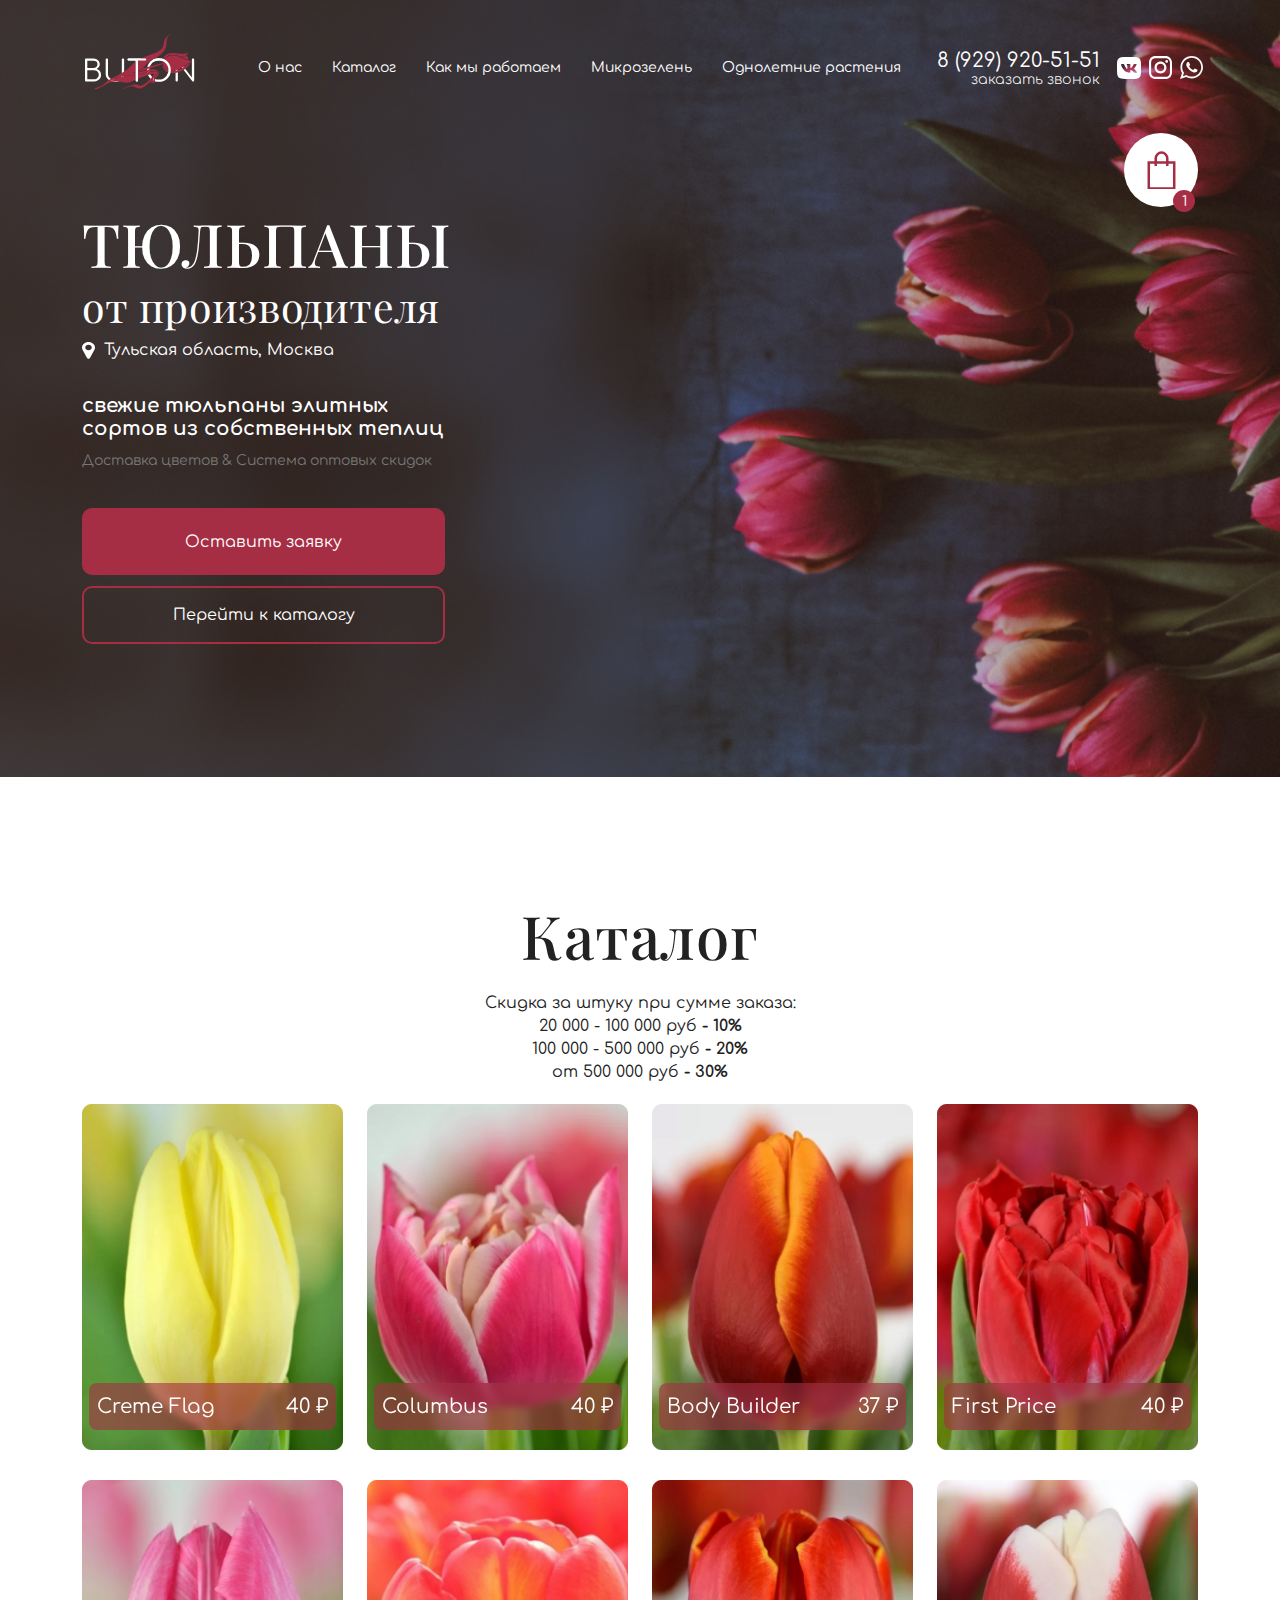
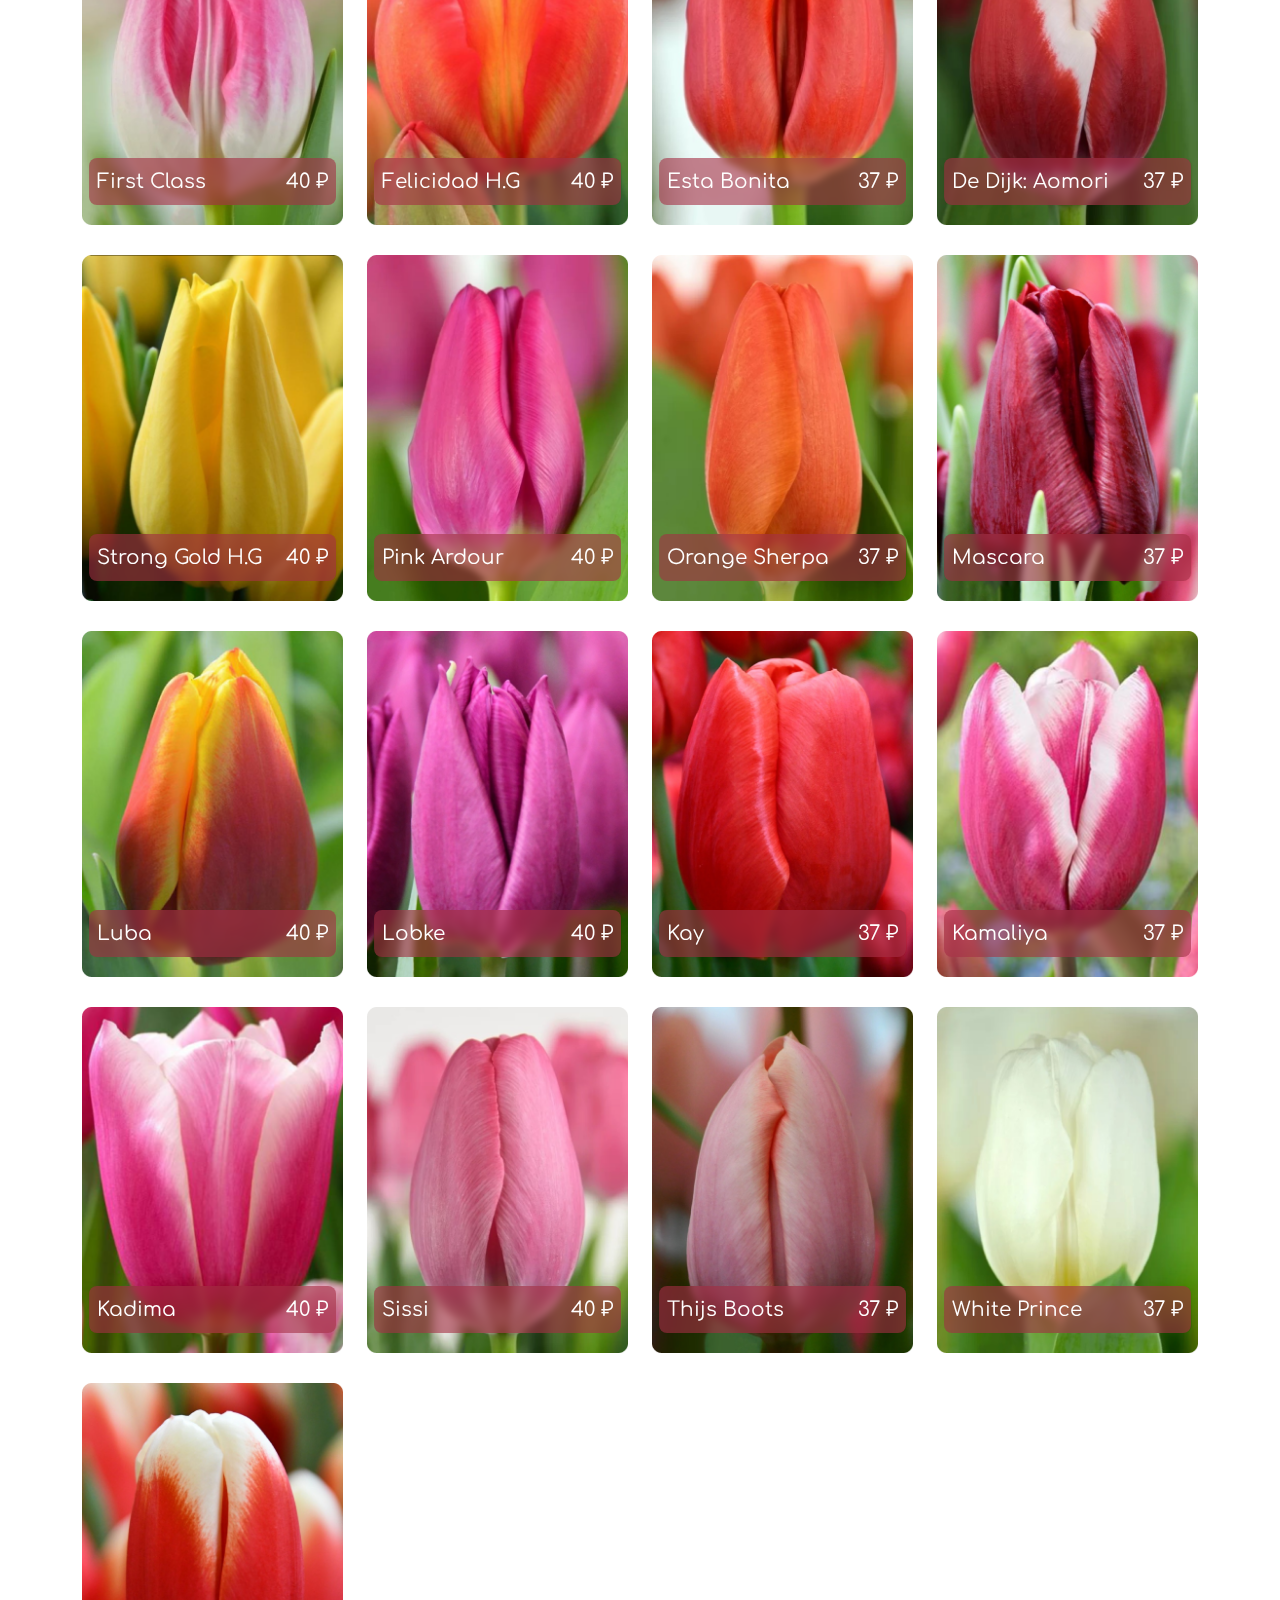
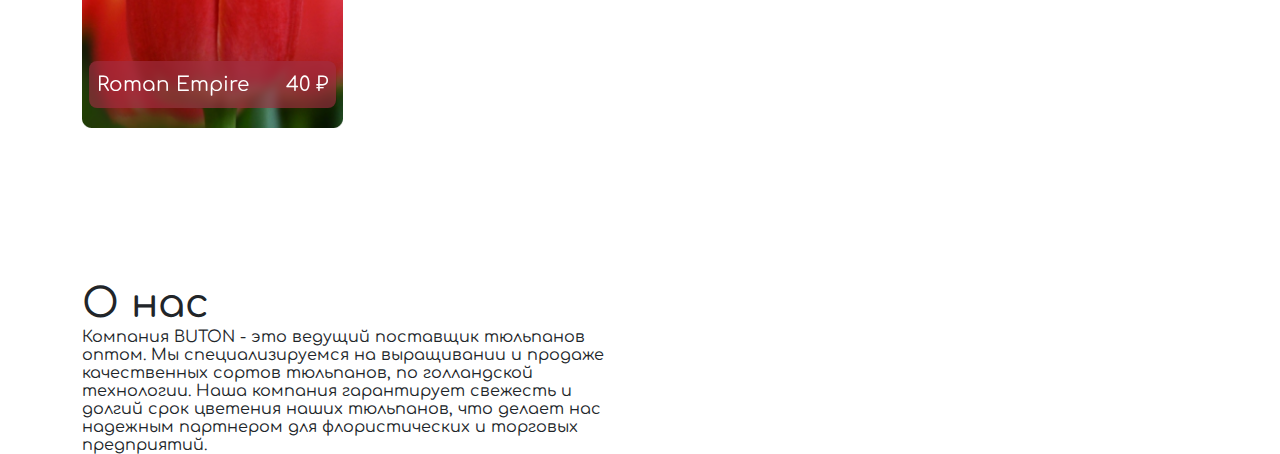
==== index.html @ a2b94902 "Header, main, catalog finished" ====
<!DOCTYPE html>
<html lang="en">
<head>
    <link rel="stylesheet" type="text/css" href="css/bootstrap.min.css" media="screen">
    <link rel="stylesheet" type="text/css" href="css/swiper-bundle.min.css" media="screen">
	<link rel="stylesheet" type="text/css" href="https://cdnjs.cloudflare.com/ajax/libs/font-awesome/6.4.2/css/all.min.css" media="screen">
    <link rel="stylesheet" type="text/css" href="fonts/comforta/stylesheet.css" media="screen">
    <link rel="stylesheet" type="text/css" href="fonts/playfair/stylesheet.css" media="screen">
    <link rel="stylesheet" type="text/css" href="css/style.css" media="screen">
    <meta charset="UTF-8">
    <meta name="viewport" content="width=device-width, initial-scale=1.0">
    <title>Title</title>
</head>
<body>
    
    <div class="wrapper">
        <!-- Header start -->
        <header class="header">
            <div class="container">
                <div class="header__navs">
                    <a href="#!" class="logo"><img src="images/icons/logo.svg" alt=""></a>
                    <div class="header__nav">
                        <a href="#!" class="header__nav-link">О нас</a>
                        <a href="#!" class="header__nav-link">Каталог</a>
                        <a href="#!" class="header__nav-link">Как мы работаем</a>
                        <a href="#!" class="header__nav-link">Микрозелень</a>
                        <a href="#!" class="header__nav-link">Однолетние растения</a>
                    </div>
                    <div class="header-contact">
                        <div class="header__contact-num">
                            <a href="#!">8 (929) 920-51-51</a>
                            <span>заказать звонок</span>
                        </div>
                        <div class="header-socicial">
                            <a href="#!" class="header__socicial-link"><img src="images/icons/wk.svg" alt=""></a>
                            <a href="#!" class="header__socicial-link"><img src="images/icons/instagram.svg" alt=""></a>
                            <a href="#!" class="header__socicial-link"><img src="images/icons/whatsap.svg" alt=""></a>
                        </div>
                    </div>
                </div>
            </div>
        </header>
        <!-- Header end -->

        <main>
            <!-- Main sec start -->
            <section class="main-sec">
                <div class="container">
                    <div class="main-content">
                        <a href="#!" class="main-shop-link">
                            <img src="images/icons/shop.svg" alt="">
                            <span>1</span>
                        </a>
                        <div class="main__content-info">
                            <div class="main-title"><h1>ТЮЛЬПАНЫ</h1> <span>от производителя</span></div>
                            <div class="main-location">
                                <img src="images/icons/location.svg" alt="">
                                <span class="main-location-spn">Тульская область, Москва</span>
                            </div>
                            <div class="main__text-wrap">
                                <p class="main-text">свежие тюльпаны элитных сортов из собственных теплиц</p>
                                <span>Доставка цветов & Система оптовых скидок</span>
                            </div>
                            <div class="main__content-btns">
                                <a href="#!" class="main-btn main-btn1">Оставить заявку</a>
                                <a href="#!" class="main-btn main-btn2">Перейти к каталогу</a>
                            </div>
                        </div>
                    </div>
                </div>
            </section>
            <!-- Main sec end -->

            <!-- Catalog start -->
            <section class="catalog">
                <div class="container">
                    <div class="catalog-content">
                        <div class="catalog-info">
                            <h1 class="catalog-title">Каталог</h1>
                            <div class="catalog-text">
                                <p>Скидка за штуку при сумме заказа:</p>
                                <p>20 000 - 100 000 руб <b>- 10%</b></p>
                                <p>100 000 - 500 000 руб <b>- 20%</b></p>
                                <p>от 500 000 руб <b>- 30%</b></p>
                            </div>
                        </div>

                        <div class="catalog-cards">
                            <div class="row">
                                <div class="col-12 col-sm-6 col-md-4 col-lg-3">
                                    <div class="catalog-card">
                                        <a href="#!" class="catalog-card-img">
                                            <img src="images/catalog-card-img1.png" alt="">
                                        </a>
                                        <div class="catalog-card-info">
                                            <span class="catalog-card-title">Creme Flag</span>
                                            <span class="catalog-card-price">40 ₽</span>
                                        </div>
                                        <div class="catalog-service">
                                            <h3 class="catalog-service-title">Creme Flag</h3>
                                            <div class="catalog-card-btns">
                                                <a href="#!" class="catalog-card-btn catalog-card-btn1">Подробнее</a>
                                                <a href="#!" class="catalog-card-btn catalog-card-btn2">Добавить в корзину</a>
                                            </div>
                                        </div>
                                    </div>
                                </div>
                                <div class="col-12 col-sm-6 col-md-4 col-lg-3">
                                    <div class="catalog-card">
                                        <a href="#!" class="catalog-card-img">
                                            <img src="images/catalog-card-img2.png" alt="">
                                        </a>
                                        <div class="catalog-card-info">
                                            <span class="catalog-card-title">Columbus</span>
                                            <span class="catalog-card-price">40 ₽</span>
                                        </div>
                                        <div class="catalog-service">
                                            <h3 class="catalog-service-title">Columbus</h3>
                                            <div class="catalog-card-btns">
                                                <a href="#!" class="catalog-card-btn catalog-card-btn1">Подробнее</a>
                                                <a href="#!" class="catalog-card-btn catalog-card-btn2">Добавить в корзину</a>
                                            </div>
                                        </div>
                                    </div>
                                </div>
                                <div class="col-12 col-sm-6 col-md-4 col-lg-3">
                                    <div class="catalog-card">
                                        <a href="#!" class="catalog-card-img">
                                            <img src="images/catalog-card-img3.png" alt="">
                                        </a>
                                        <div class="catalog-card-info">
                                            <span class="catalog-card-title">Body Builder</span>
                                            <span class="catalog-card-price">37 ₽</span>
                                        </div>
                                        <div class="catalog-service">
                                            <h3 class="catalog-service-title">Body Builder</h3>
                                            <div class="catalog-card-btns">
                                                <a href="#!" class="catalog-card-btn catalog-card-btn1">Подробнее</a>
                                                <a href="#!" class="catalog-card-btn catalog-card-btn2">Добавить в корзину</a>
                                            </div>
                                        </div>
                                    </div>
                                </div>
                                <div class="col-12 col-sm-6 col-md-4 col-lg-3">
                                    <div class="catalog-card">
                                        <a href="#!" class="catalog-card-img">
                                            <img src="images/catalog-card-img4.png" alt="">
                                        </a>
                                        <div class="catalog-card-info">
                                            <span class="catalog-card-title">First Price</span>
                                            <span class="catalog-card-price">40 ₽</span>
                                        </div>
                                        <div class="catalog-service">
                                            <h3 class="catalog-service-title">First Price</h3>
                                            <div class="catalog-card-btns">
                                                <a href="#!" class="catalog-card-btn catalog-card-btn1">Подробнее</a>
                                                <a href="#!" class="catalog-card-btn catalog-card-btn2">Добавить в корзину</a>
                                            </div>
                                        </div>
                                    </div>
                                </div>
                                <div class="col-12 col-sm-6 col-md-4 col-lg-3">
                                    <div class="catalog-card">
                                        <a href="#!" class="catalog-card-img">
                                            <img src="images/catalog-card-img5.png" alt="">
                                        </a>
                                        <div class="catalog-card-info">
                                            <span class="catalog-card-title">First Class</span>
                                            <span class="catalog-card-price">40 ₽</span>
                                        </div>
                                        <div class="catalog-service">
                                            <h3 class="catalog-service-title">First Class</h3>
                                            <div class="catalog-card-btns">
                                                <a href="#!" class="catalog-card-btn catalog-card-btn1">Подробнее</a>
                                                <a href="#!" class="catalog-card-btn catalog-card-btn2">Добавить в корзину</a>
                                            </div>
                                        </div>
                                    </div>
                                </div>
                                <div class="col-12 col-sm-6 col-md-4 col-lg-3">
                                    <div class="catalog-card">
                                        <a href="#!" class="catalog-card-img">
                                            <img src="images/catalog-card-img6.png" alt="">
                                        </a>
                                        <div class="catalog-card-info">
                                            <span class="catalog-card-title">Felicidad H.G</span>
                                            <span class="catalog-card-price">40 ₽</span>
                                        </div>
                                        <div class="catalog-service">
                                            <h3 class="catalog-service-title">Felicidad H.G</h3>
                                            <div class="catalog-card-btns">
                                                <a href="#!" class="catalog-card-btn catalog-card-btn1">Подробнее</a>
                                                <a href="#!" class="catalog-card-btn catalog-card-btn2">Добавить в корзину</a>
                                            </div>
                                        </div>
                                    </div>
                                </div>
                                <div class="col-12 col-sm-6 col-md-4 col-lg-3">
                                    <div class="catalog-card">
                                        <a href="#!" class="catalog-card-img">
                                            <img src="images/catalog-card-img7.png" alt="">
                                        </a>
                                        <div class="catalog-card-info">
                                            <span class="catalog-card-title">Esta Bonita</span>
                                            <span class="catalog-card-price">37 ₽</span>
                                        </div>
                                        <div class="catalog-service">
                                            <h3 class="catalog-service-title">Esta Bonita</h3>
                                            <div class="catalog-card-btns">
                                                <a href="#!" class="catalog-card-btn catalog-card-btn1">Подробнее</a>
                                                <a href="#!" class="catalog-card-btn catalog-card-btn2">Добавить в корзину</a>
                                            </div>
                                        </div>
                                    </div>
                                </div>
                                <div class="col-12 col-sm-6 col-md-4 col-lg-3">
                                    <div class="catalog-card">
                                        <a href="#!" class="catalog-card-img">
                                            <img src="images/catalog-card-img8.png" alt="">
                                        </a>
                                        <div class="catalog-card-info">
                                            <span class="catalog-card-title">De Dijk: Aomori</span>
                                            <span class="catalog-card-price">37 ₽</span>
                                        </div>
                                        <div class="catalog-service">
                                            <h3 class="catalog-service-title">De Dijk: Aomori</h3>
                                            <div class="catalog-card-btns">
                                                <a href="#!" class="catalog-card-btn catalog-card-btn1">Подробнее</a>
                                                <a href="#!" class="catalog-card-btn catalog-card-btn2">Добавить в корзину</a>
                                            </div>
                                        </div>
                                    </div>
                                </div>
                                <div class="col-12 col-sm-6 col-md-4 col-lg-3">
                                    <div class="catalog-card">
                                        <a href="#!" class="catalog-card-img">
                                            <img src="images/catalog-card-img9.png" alt="">
                                        </a>
                                        <div class="catalog-card-info">
                                            <span class="catalog-card-title">Strong Gold H.G</span>
                                            <span class="catalog-card-price">40 ₽</span>
                                        </div>
                                        <div class="catalog-service">
                                            <h3 class="catalog-service-title">Strong Gold H.G</h3>
                                            <div class="catalog-card-btns">
                                                <a href="#!" class="catalog-card-btn catalog-card-btn1">Подробнее</a>
                                                <a href="#!" class="catalog-card-btn catalog-card-btn2">Добавить в корзину</a>
                                            </div>
                                        </div>
                                    </div>
                                </div>
                                <div class="col-12 col-sm-6 col-md-4 col-lg-3">
                                    <div class="catalog-card">
                                        <a href="#!" class="catalog-card-img">
                                            <img src="images/catalog-card-img10.png" alt="">
                                        </a>
                                        <div class="catalog-card-info">
                                            <span class="catalog-card-title">Pink Ardour</span>
                                            <span class="catalog-card-price">40 ₽</span>
                                        </div>
                                        <div class="catalog-service">
                                            <h3 class="catalog-service-title">Pink Ardour</h3>
                                            <div class="catalog-card-btns">
                                                <a href="#!" class="catalog-card-btn catalog-card-btn1">Подробнее</a>
                                                <a href="#!" class="catalog-card-btn catalog-card-btn2">Добавить в корзину</a>
                                            </div>
                                        </div>
                                    </div>
                                </div>
                                <div class="col-12 col-sm-6 col-md-4 col-lg-3">
                                    <div class="catalog-card">
                                        <a href="#!" class="catalog-card-img">
                                            <img src="images/catalog-card-img11.png" alt="">
                                        </a>
                                        <div class="catalog-card-info">
                                            <span class="catalog-card-title">Orange Sherpa</span>
                                            <span class="catalog-card-price">37 ₽</span>
                                        </div>
                                        <div class="catalog-service">
                                            <h3 class="catalog-service-title">Orange Sherpa</h3>
                                            <div class="catalog-card-btns">
                                                <a href="#!" class="catalog-card-btn catalog-card-btn1">Подробнее</a>
                                                <a href="#!" class="catalog-card-btn catalog-card-btn2">Добавить в корзину</a>
                                            </div>
                                        </div>
                                    </div>
                                </div>
                                <div class="col-12 col-sm-6 col-md-4 col-lg-3">
                                    <div class="catalog-card">
                                        <a href="#!" class="catalog-card-img">
                                            <img src="images/catalog-card-img12.png" alt="">
                                        </a>
                                        <div class="catalog-card-info">
                                            <span class="catalog-card-title">Mascara</span>
                                            <span class="catalog-card-price">37 ₽</span>
                                        </div>
                                        <div class="catalog-service">
                                            <h3 class="catalog-service-title">Mascara</h3>
                                            <div class="catalog-card-btns">
                                                <a href="#!" class="catalog-card-btn catalog-card-btn1">Подробнее</a>
                                                <a href="#!" class="catalog-card-btn catalog-card-btn2">Добавить в корзину</a>
                                            </div>
                                        </div>
                                    </div>
                                </div>
                                <div class="col-12 col-sm-6 col-md-4 col-lg-3">
                                    <div class="catalog-card">
                                        <a href="#!" class="catalog-card-img">
                                            <img src="images/catalog-card-img13.png" alt="">
                                        </a>
                                        <div class="catalog-card-info">
                                            <span class="catalog-card-title">Luba</span>
                                            <span class="catalog-card-price">40 ₽</span>
                                        </div>
                                        <div class="catalog-service">
                                            <h3 class="catalog-service-title">Luba</h3>
                                            <div class="catalog-card-btns">
                                                <a href="#!" class="catalog-card-btn catalog-card-btn1">Подробнее</a>
                                                <a href="#!" class="catalog-card-btn catalog-card-btn2">Добавить в корзину</a>
                                            </div>
                                        </div>
                                    </div>
                                </div>
                                <div class="col-12 col-sm-6 col-md-4 col-lg-3">
                                    <div class="catalog-card">
                                        <a href="#!" class="catalog-card-img">
                                            <img src="images/catalog-card-img14.png" alt="">
                                        </a>
                                        <div class="catalog-card-info">
                                            <span class="catalog-card-title">Lobke</span>
                                            <span class="catalog-card-price">40 ₽</span>
                                        </div>
                                        <div class="catalog-service">
                                            <h3 class="catalog-service-title">Lobke</h3>
                                            <div class="catalog-card-btns">
                                                <a href="#!" class="catalog-card-btn catalog-card-btn1">Подробнее</a>
                                                <a href="#!" class="catalog-card-btn catalog-card-btn2">Добавить в корзину</a>
                                            </div>
                                        </div>
                                    </div>
                                </div>
                                <div class="col-12 col-sm-6 col-md-4 col-lg-3">
                                    <div class="catalog-card">
                                        <a href="#!" class="catalog-card-img">
                                            <img src="images/catalog-card-img15.png" alt="">
                                        </a>
                                        <div class="catalog-card-info">
                                            <span class="catalog-card-title">Kay</span>
                                            <span class="catalog-card-price">37 ₽</span>
                                        </div>
                                        <div class="catalog-service">
                                            <h3 class="catalog-service-title">Kay</h3>
                                            <div class="catalog-card-btns">
                                                <a href="#!" class="catalog-card-btn catalog-card-btn1">Подробнее</a>
                                                <a href="#!" class="catalog-card-btn catalog-card-btn2">Добавить в корзину</a>
                                            </div>
                                        </div>
                                    </div>
                                </div>
                                <div class="col-12 col-sm-6 col-md-4 col-lg-3">
                                    <div class="catalog-card">
                                        <a href="#!" class="catalog-card-img">
                                            <img src="images/catalog-card-img16.png" alt="">
                                        </a>
                                        <div class="catalog-card-info">
                                            <span class="catalog-card-title">Kamaliya</span>
                                            <span class="catalog-card-price">37 ₽</span>
                                        </div>
                                        <div class="catalog-service">
                                            <h3 class="catalog-service-title">Kamaliya</h3>
                                            <div class="catalog-card-btns">
                                                <a href="#!" class="catalog-card-btn catalog-card-btn1">Подробнее</a>
                                                <a href="#!" class="catalog-card-btn catalog-card-btn2">Добавить в корзину</a>
                                            </div>
                                        </div>
                                    </div>
                                </div>
                                <div class="col-12 col-sm-6 col-md-4 col-lg-3">
                                    <div class="catalog-card">
                                        <a href="#!" class="catalog-card-img">
                                            <img src="images/catalog-card-img17.png" alt="">
                                        </a>
                                        <div class="catalog-card-info">
                                            <span class="catalog-card-title">Kadima</span>
                                            <span class="catalog-card-price">40 ₽</span>
                                        </div>
                                        <div class="catalog-service">
                                            <h3 class="catalog-service-title">Kadima</h3>
                                            <div class="catalog-card-btns">
                                                <a href="#!" class="catalog-card-btn catalog-card-btn1">Подробнее</a>
                                                <a href="#!" class="catalog-card-btn catalog-card-btn2">Добавить в корзину</a>
                                            </div>
                                        </div>
                                    </div>
                                </div>
                                <div class="col-12 col-sm-6 col-md-4 col-lg-3">
                                    <div class="catalog-card">
                                        <a href="#!" class="catalog-card-img">
                                            <img src="images/catalog-card-img18.png" alt="">
                                        </a>
                                        <div class="catalog-card-info">
                                            <span class="catalog-card-title">Sissi</span>
                                            <span class="catalog-card-price">40 ₽</span>
                                        </div>
                                        <div class="catalog-service">
                                            <h3 class="catalog-service-title">Sissi</h3>
                                            <div class="catalog-card-btns">
                                                <a href="#!" class="catalog-card-btn catalog-card-btn1">Подробнее</a>
                                                <a href="#!" class="catalog-card-btn catalog-card-btn2">Добавить в корзину</a>
                                            </div>
                                        </div>
                                    </div>
                                </div>
                                <div class="col-12 col-sm-6 col-md-4 col-lg-3">
                                    <div class="catalog-card">
                                        <a href="#!" class="catalog-card-img">
                                            <img src="images/catalog-card-img19.png" alt="">
                                        </a>
                                        <div class="catalog-card-info">
                                            <span class="catalog-card-title">Thijs Boots</span>
                                            <span class="catalog-card-price">37 ₽</span>
                                        </div>
                                        <div class="catalog-service">
                                            <h3 class="catalog-service-title">Thijs Boots</h3>
                                            <div class="catalog-card-btns">
                                                <a href="#!" class="catalog-card-btn catalog-card-btn1">Подробнее</a>
                                                <a href="#!" class="catalog-card-btn catalog-card-btn2">Добавить в корзину</a>
                                            </div>
                                        </div>
                                    </div>
                                </div>
                                <div class="col-12 col-sm-6 col-md-4 col-lg-3">
                                    <div class="catalog-card">
                                        <a href="#!" class="catalog-card-img">
                                            <img src="images/catalog-card-img20.png" alt="">
                                        </a>
                                        <div class="catalog-card-info">
                                            <span class="catalog-card-title">White Prince</span>
                                            <span class="catalog-card-price">37 ₽</span>
                                        </div>
                                        <div class="catalog-service">
                                            <h3 class="catalog-service-title">White Prince</h3>
                                            <div class="catalog-card-btns">
                                                <a href="#!" class="catalog-card-btn catalog-card-btn1">Подробнее</a>
                                                <a href="#!" class="catalog-card-btn catalog-card-btn2">Добавить в корзину</a>
                                            </div>
                                        </div>
                                    </div>
                                </div>
                                <div class="col-12 col-sm-6 col-md-4 col-lg-3">
                                    <div class="catalog-card">
                                        <a href="#!" class="catalog-card-img">
                                            <img src="images/catalog-card-img21.png" alt="">
                                        </a>
                                        <div class="catalog-card-info">
                                            <span class="catalog-card-title">Roman Empire</span>
                                            <span class="catalog-card-price">40 ₽</span>
                                        </div>
                                        <div class="catalog-service">
                                            <h3 class="catalog-service-title">Roman Empire</h3>
                                            <div class="catalog-card-btns">
                                                <a href="#!" class="catalog-card-btn catalog-card-btn1">Подробнее</a>
                                                <a href="#!" class="catalog-card-btn catalog-card-btn2">Добавить в корзину</a>
                                            </div>
                                        </div>
                                    </div>
                                </div>
                            </div>
                        </div>
                    </div>
                </div>
            </section>
            <!-- Catalog end -->

            <!-- About start -->
            <section class="about">
                <div class="container">
                    <div class="about-content">
                        <div class="row">
                            <div class="col-12 col-lg-6">
                                <div class="about-info">
                                    <div class="about-info-text">
                                        <h1 class="about-title">О нас</h1>
                                        <p class="about-text">Компания BUTON - это ведущий поставщик тюльпанов оптом. Мы специализируемся на выращивании и продаже качественных сортов тюльпанов, по голландской технологии. Наша компания гарантирует свежесть и долгий срок цветения наших тюльпанов, что делает нас надежным партнером для флористических и торговых предприятий.</p>
                                    </div>
                                    <div class="about-info-slide">
                                        
                                    </div>
                                </div>
                            </div>
                        </div>
                    </div>
                </div>
            </section>
            <!-- About end -->
        </main>

        <!-- Footer start -->
        <footer>
            <div class="container">

            </div>
        </footer>
        <!-- Footer end -->

    </div>




    <script src="js/main.js"></script>
</body>
</html>
---- fonts/comforta/stylesheet.css ----
@font-face {
    font-family: 'Comfortaa';
    src: url('Comfortaa-Regular.woff') format('woff'),
        url('Comfortaa-Regular.ttf') format('truetype');
    font-weight: normal;
    font-style: normal;
    font-display: swap;
}

@font-face {
    font-family: 'Comfortaa';
    src: url('Comfortaa-Medium.woff') format('woff'),
        url('Comfortaa-Medium.ttf') format('truetype');
    font-weight: 500;
    font-style: normal;
    font-display: swap;
}

@font-face {
    font-family: 'Comfortaa';
    src: url('Comfortaa-Light.woff') format('woff'),
        url('Comfortaa-Light.ttf') format('truetype');
    font-weight: 300;
    font-style: normal;
    font-display: swap;
}

@font-face {
    font-family: 'Comfortaa';
    src: url('Comfortaa-SemiBold.woff') format('woff'),
        url('Comfortaa-SemiBold.ttf') format('truetype');
    font-weight: 600;
    font-style: normal;
    font-display: swap;
}

@font-face {
    font-family: 'Comfortaa';
    src: url('Comfortaa-Bold.woff') format('woff'),
        url('Comfortaa-Bold.ttf') format('truetype');
    font-weight: bold;
    font-style: normal;
    font-display: swap;
}
---- fonts/playfair/stylesheet.css ----
@font-face {
    font-family: 'Playfair Display';
    src: url('PlayfairDisplay-Bold.woff') format('woff'),
        url('PlayfairDisplay-Bold.ttf') format('truetype');
    font-weight: bold;
    font-style: normal;
    font-display: swap;
}

@font-face {
    font-family: 'Playfair Display';
    src: url('PlayfairDisplay-Black.woff') format('woff'),
        url('PlayfairDisplay-Black.ttf') format('truetype');
    font-weight: 900;
    font-style: normal;
    font-display: swap;
}

@font-face {
    font-family: 'Playfair Display';
    src: url('PlayfairDisplay-BlackItalic.woff') format('woff'),
        url('PlayfairDisplay-BlackItalic.ttf') format('truetype');
    font-weight: 900;
    font-style: italic;
    font-display: swap;
}

@font-face {
    font-family: 'Playfair Display';
    src: url('PlayfairDisplay-SemiBoldItalic.woff') format('woff'),
        url('PlayfairDisplay-SemiBoldItalic.ttf') format('truetype');
    font-weight: 600;
    font-style: italic;
    font-display: swap;
}

@font-face {
    font-family: 'Playfair Display';
    src: url('PlayfairDisplay-Regular.woff') format('woff'),
        url('PlayfairDisplay-Regular.ttf') format('truetype');
    font-weight: normal;
    font-style: normal;
    font-display: swap;
}

@font-face {
    font-family: 'Playfair Display';
    src: url('PlayfairDisplay-SemiBold.woff') format('woff'),
        url('PlayfairDisplay-SemiBold.ttf') format('truetype');
    font-weight: 600;
    font-style: normal;
    font-display: swap;
}

@font-face {
    font-family: 'Playfair Display';
    src: url('PlayfairDisplay-Italic.woff') format('woff'),
        url('PlayfairDisplay-Italic.ttf') format('truetype');
    font-weight: normal;
    font-style: italic;
    font-display: swap;
}

@font-face {
    font-family: 'Playfair Display';
    src: url('PlayfairDisplay-ExtraBold.woff') format('woff'),
        url('PlayfairDisplay-ExtraBold.ttf') format('truetype');
    font-weight: bold;
    font-style: normal;
    font-display: swap;
}

@font-face {
    font-family: 'Playfair Display';
    src: url('PlayfairDisplay-BoldItalic.woff') format('woff'),
        url('PlayfairDisplay-BoldItalic.ttf') format('truetype');
    font-weight: bold;
    font-style: italic;
    font-display: swap;
}

@font-face {
    font-family: 'Playfair Display';
    src: url('PlayfairDisplay-Medium.woff') format('woff'),
        url('PlayfairDisplay-Medium.ttf') format('truetype');
    font-weight: 500;
    font-style: normal;
    font-display: swap;
}

@font-face {
    font-family: 'Playfair Display';
    src: url('PlayfairDisplay-ExtraBoldItalic.woff') format('woff'),
        url('PlayfairDisplay-ExtraBoldItalic.ttf') format('truetype');
    font-weight: bold;
    font-style: italic;
    font-display: swap;
}

@font-face {
    font-family: 'Playfair Display';
    src: url('PlayfairDisplay-MediumItalic.woff') format('woff'),
        url('PlayfairDisplay-MediumItalic.ttf') format('truetype');
    font-weight: 500;
    font-style: italic;
    font-display: swap;
}
---- css/style.css ----
*{
    padding: 0;
    margin: 0;
    box-sizing: border-box;
}

body{
    font-family: 'Comfortaa', sans-serif;
    font-weight: 400;
	font-style: normal;
	line-height: normal;
}

a,
p,
h1,
h2,
h3,
h4,
h5,
h6 {
	margin: 0;
	text-decoration: none;
}

button:focus,
textarea:focus,
select:focus {
	outline: none !important;
	-webkit-appearance: none;
	box-shadow: none;
}

input:focus {
	outline: none !important;
}

a:active,
a:focus {
	outline: 0;
	outline: none !important;
	-moz-outline-style: none;
}

button {
	border: none;
}

a,
img,
span,
input,
textarea,
button,
svg,
path,
circle {
	transition: .3s all ease;
}


/* Header start */
.header{
    width: 100%;
    position: absolute;
    top: 0;
    left: 50%;
    padding: 30px 0 43px;
    transform: translate(-50%);
}
.header .header__navs{
    display: flex;
    align-items: center;
    justify-content: space-between;
    gap: 36px;
}
.header__navs .header__nav{
    display: flex;
    align-items: center;
    gap: 30px;
}
.header__nav .header__nav-link{
    color: #FFF;
    font-size: 14px;
    white-space: nowrap;
    position: relative;
    overflow: hidden;
}
.header__nav .header__nav-link:after{
    content: '';
    position: absolute;
    left: -150%;
    bottom: 0;
    width: 50%;
    height: 2px;
    background-color: #A52E44;
    transition: .4s ease all;
}
.header__nav .header__nav-link::before{
    content: '';
    position: absolute;
    right: -150%;
    bottom: 0;
    width: 50%;
    height: 2px;
    background-color: #A52E44;
    transition: .4s ease all;
}
.header__nav .header__nav-link:hover::after{
    left: 0;
}
.header__nav .header__nav-link:hover::before{
    right: 0;
}
.header__navs .header-contact{
    display: flex;
    align-items: center;
    gap: 17px;
}
.header-contact .header__contact-num{
    display: flex;
    flex-direction: column;
    align-items: end;
}
.header-contact .header__contact-num a{
    color: #FFF;
    font-size: 20px;
    white-space: nowrap;
}
.header-contact .header__contact-num span{
    color: #FFF;
    font-size: 14px;
    font-weight: 300;
}
.header-contact .header-socicial{
    display: flex;
    align-items: center;
    gap: 8px;
}
.header-socicial .header__socicial-link:hover{
    transform: scale(1.1);
}
/* Header end */

/* Main start */
.main-sec{
    background-image: url(../images/main-bg.png);
    background-repeat: no-repeat;
    background-size: cover;
    object-fit: cover;
    width: 100%;
    padding: 133px 0;
}
.main-sec .main-shop-link{
    position: relative;
    width: 74px;
    height: 74px;
    margin-left: auto;
    background-color: #FFF;
    border-radius: 100px;
    display: flex;
    align-items: center;
    justify-content: center;
}
.main-sec .main-shop-link span{
    position: absolute;
    bottom: -5px;
    right: 3px;
    width: 22px;
    height: 22px;
    background-color: #A52E44;
    display: flex;
    align-items: center;
    justify-content: center;
    color: #FFF;
    font-size: 14px;
    border-radius: 100px;
}
.main-sec .main__content-info{
    display: flex;
    flex-direction: column;
    max-width: 363px;
}
.main__content-info .main-title{
    color: #FFF;
    font-family: 'Playfair Display', sans-serif;
}
.main__content-info .main-title h1{
    font-size: 60px;
    letter-spacing: 0.72px;
}
.main__content-info .main-title span{
    font-size: 41px;
    letter-spacing: 0.615px;
}
.main__content-info .main-location{
    margin-top: 8px;
    display: flex;
    align-items: center;
    gap: 9px;
}
.main__content-info .main-location .main-location-spn{
    color: #FFF;
    font-size: 16px;
}
.main__content-info .main__text-wrap{
    margin-top: 35px;
    margin-bottom: 40px;
    display: flex;
    flex-direction: column;
    gap: 13px;
}
.main__content-info .main__text-wrap p{
    color: #FFF;
    font-size: 20px;
    font-weight: 700;
}
.main__content-info .main__text-wrap span{
    color: #777;
    font-size: 14px;
}
.main__content-info .main__content-btns{
    display: flex;
    flex-direction: column;
    gap: 11px;
}
.main__content-info .main-btn{
    color: #FFF;
    display: flex;
    align-items: center;
    justify-content: center;
    font-size: 16px;
    width: 100%;
    border-radius: 10px;
    border: 2px solid #A52E44;
}
.main__content-info .main-btn1{
    height: 67px;
    background: #A52E44;
}
.main__content-info .main-btn2{
    height: 58px;
}
/* Main end */

/* Catalog start */
.catalog{
    padding: 122px 0;
}
.catalog .catalog-info{
    text-align: center;
    display: flex;
    flex-direction: column;
    gap: 23px;
}
.catalog-info .catalog-title{
    color: #222;
    font-family: "Playfair Display";
    font-size: 60px;
    letter-spacing: 0.72px;
}
.catalog-info .catalog-text{
    gap: 5px;
    display: flex;
    flex-direction: column;
}
.catalog-info .catalog-text p{
    color: #222;
    font-size: 16px;
}
.catalog-info .catalog-text p b{
    font-weight: 700;
}
.catalog .catalog-cards{
    margin-top: 23px;
}
.catalog .catalog-card{
    position: relative;
    margin-bottom: 30px;
    width: 100%;
    overflow: hidden;
    transition: .3s ease-in-out;
}
.catalog-card .catalog-card-img,
.catalog-card .catalog-card-img img{
    width: 100%;
}
.catalog-card .catalog-card-info{
    position: absolute;
    width: 95%;
    height: 47px;
    display: flex;
    align-items: center;
    justify-content: space-between;
    padding: 0px 8px;
    bottom: 20px;
    left: 50%;
    transform: translate(-50%);
    border-radius: 8px;
    background: rgba(165, 46, 68, 0.60);
    backdrop-filter: blur(3.5px);
}
.catalog-card .catalog-card-info .catalog-card-title{
    color: #FFF;
    font-size: 20px;
}
.catalog-card .catalog-card-info .catalog-card-price{
    color: #FFF;
    font-size: 20px;
}
.catalog-card .catalog-service{
    position: absolute;
    opacity: 0;
    pointer-events: none;
    bottom: 20px;
    left: 50%;
    transform: translate(-50%);
    width: 95%;
    display: flex;
    flex-direction: column;
    gap: 12px;
    border-radius: 10px;
    background: rgba(248, 248, 248, 0.75);
    backdrop-filter: blur(5px);
    padding: 14px 14px 16px;
    transition: .3s ease all;
}
.catalog-card .catalog-service .catalog-service-title{
    color: #222;
    font-size: 20px;
}
.catalog-card .catalog-card-btns{
    display: flex;
    flex-direction: column;
    gap: 10px;
}
.catalog-service .catalog-card-btn {
    color: #222;
    width: 100%;
    height: 45px;
    display: flex;
    align-items: center;
    justify-content: center;
    font-size: 16px;
    border-radius: 10px;
    border: 2px solid #A52E44;
}
.catalog-service .catalog-card-btn2{
    background: #A52E44;
    color: #FFF;
}

.catalog .catalog-card:hover .catalog-service{
    opacity: 1;
    pointer-events: all;
}
.catalog .catalog-card:hover .catalog-card-info{
    opacity: 0;
    pointer-events: none;
}
/* Catalog end */
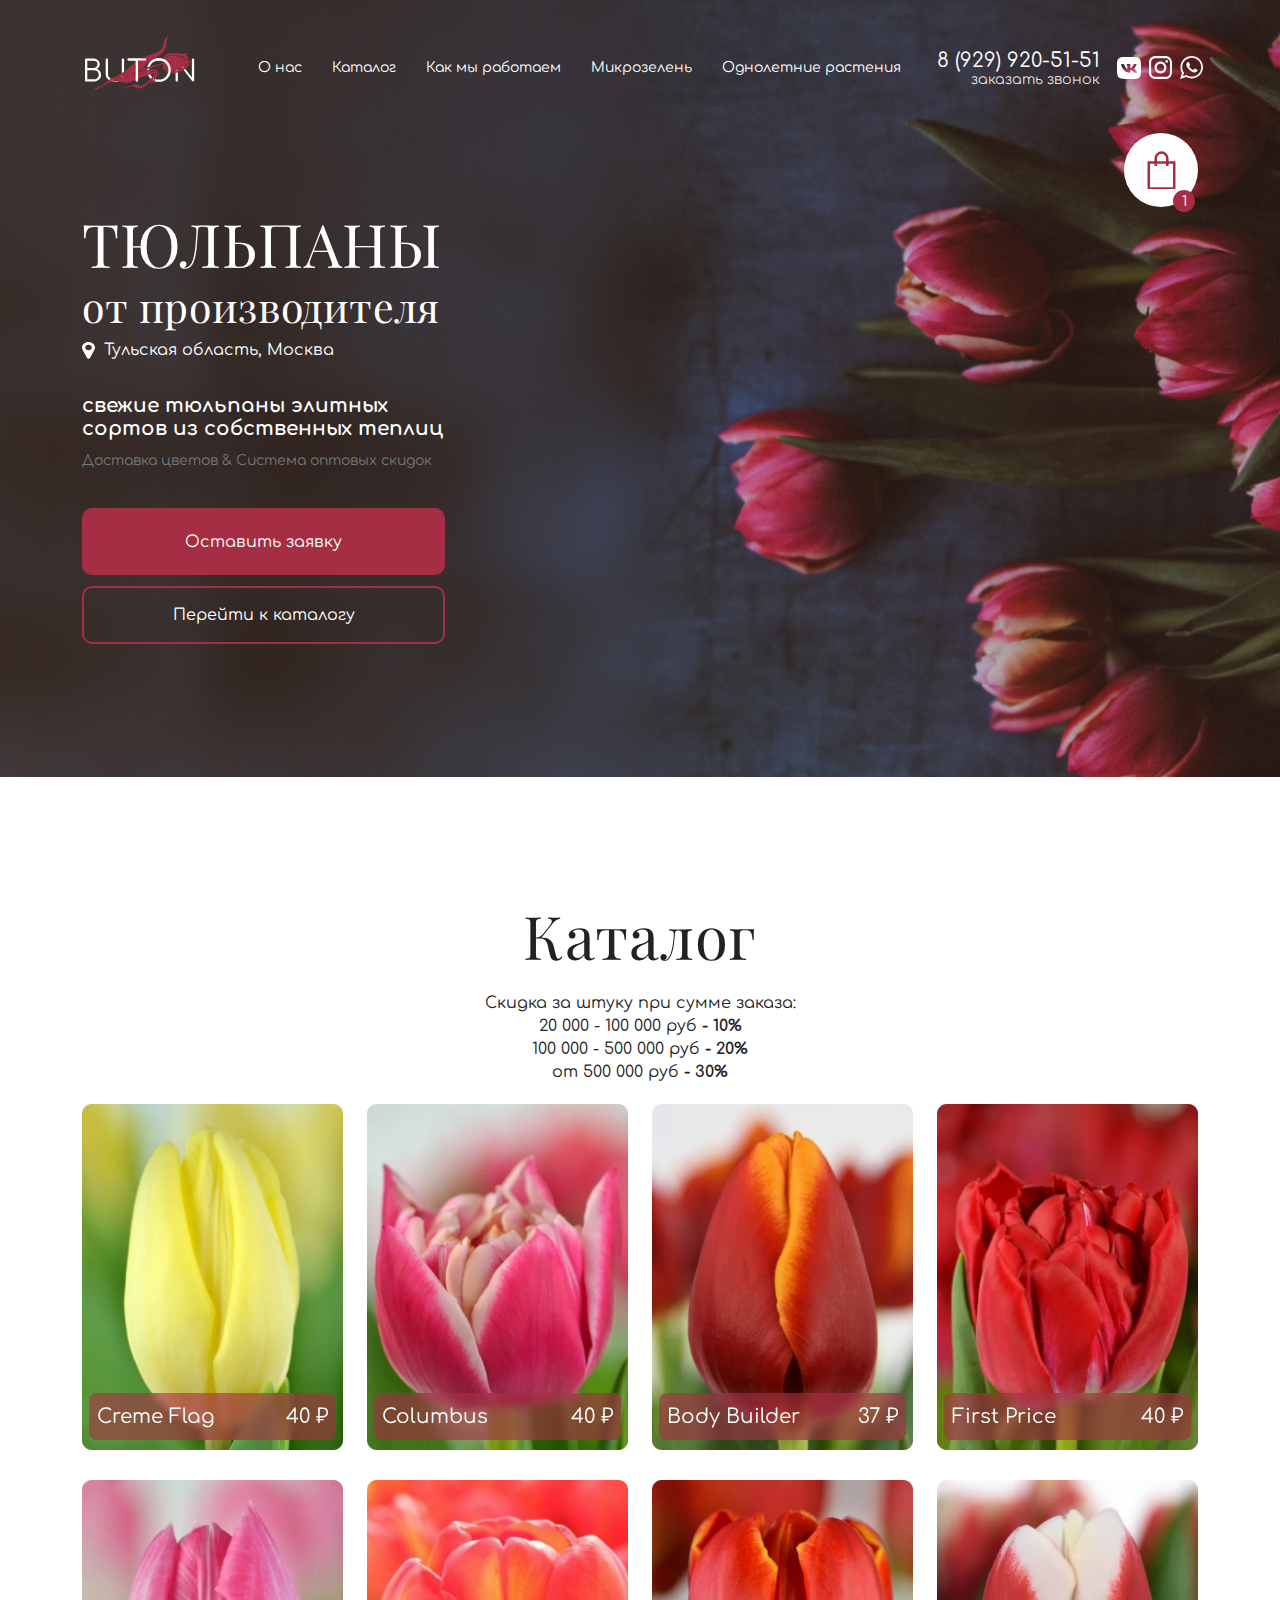
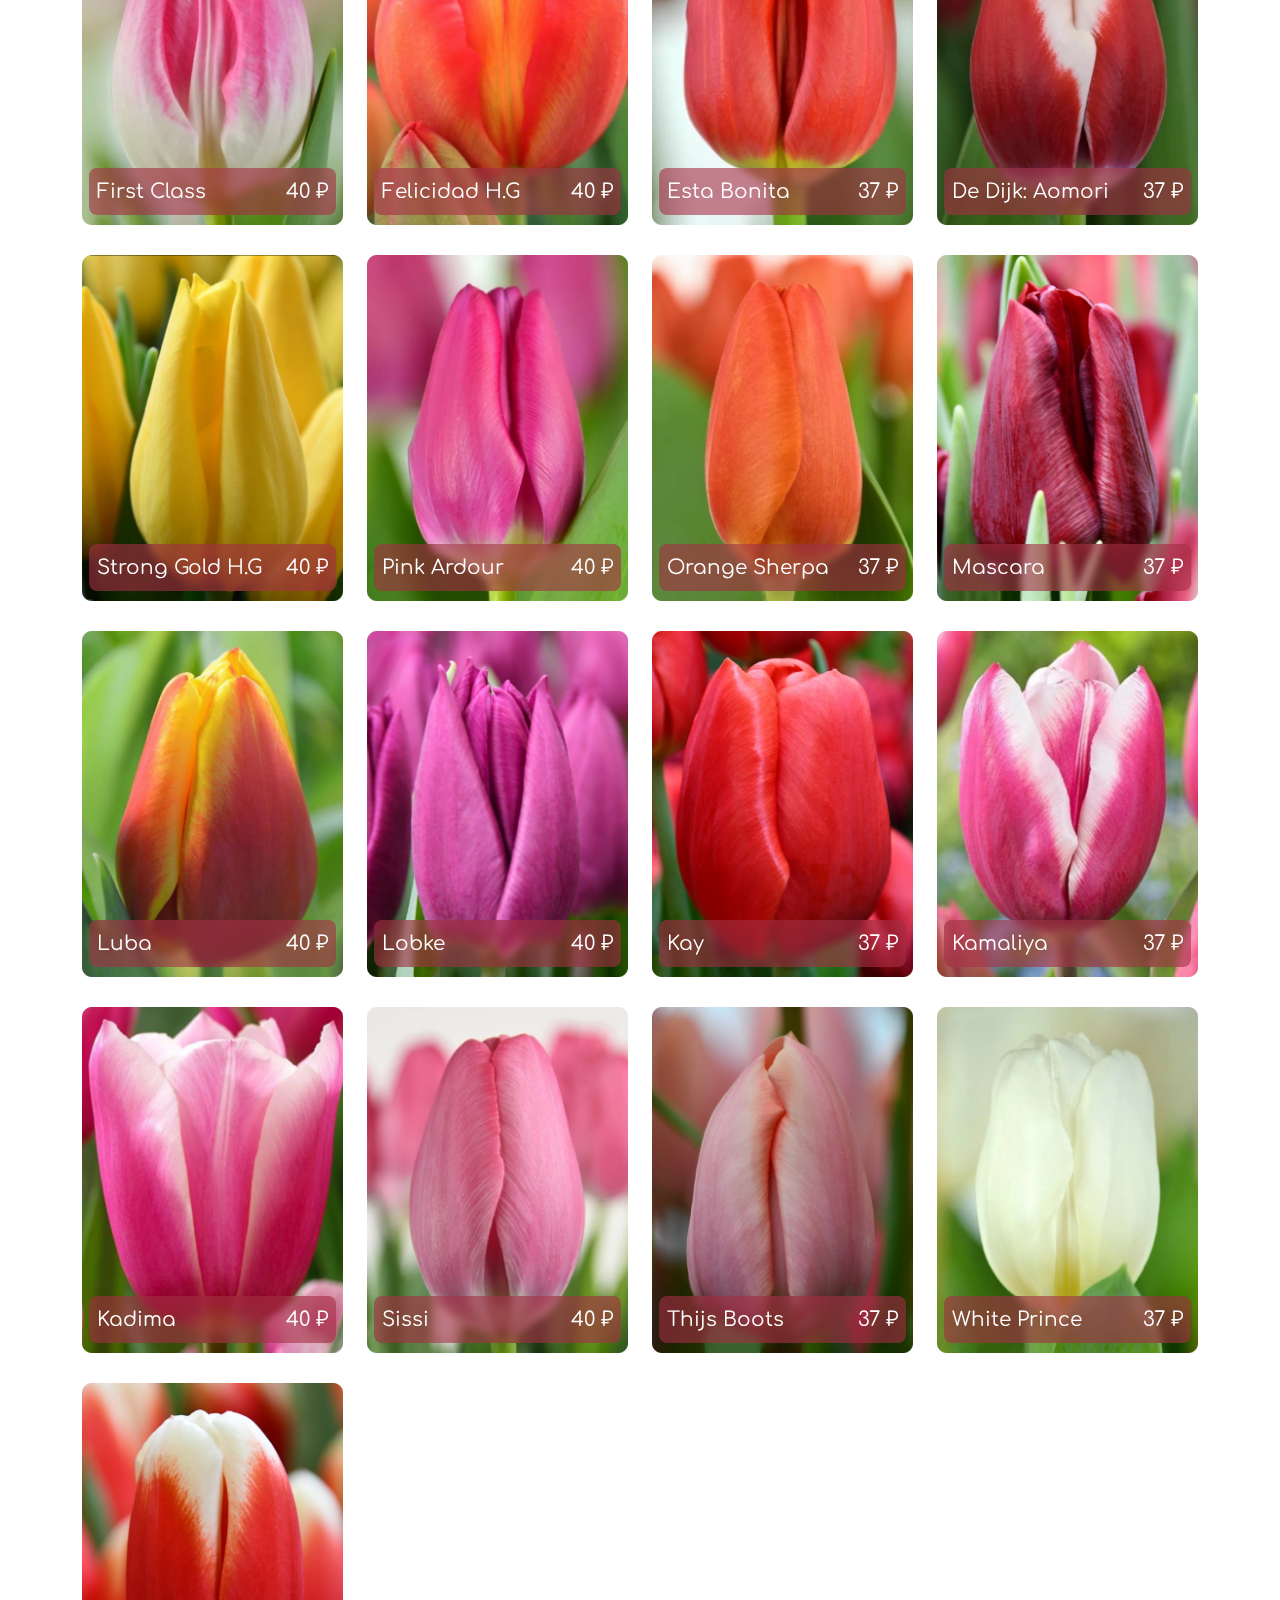
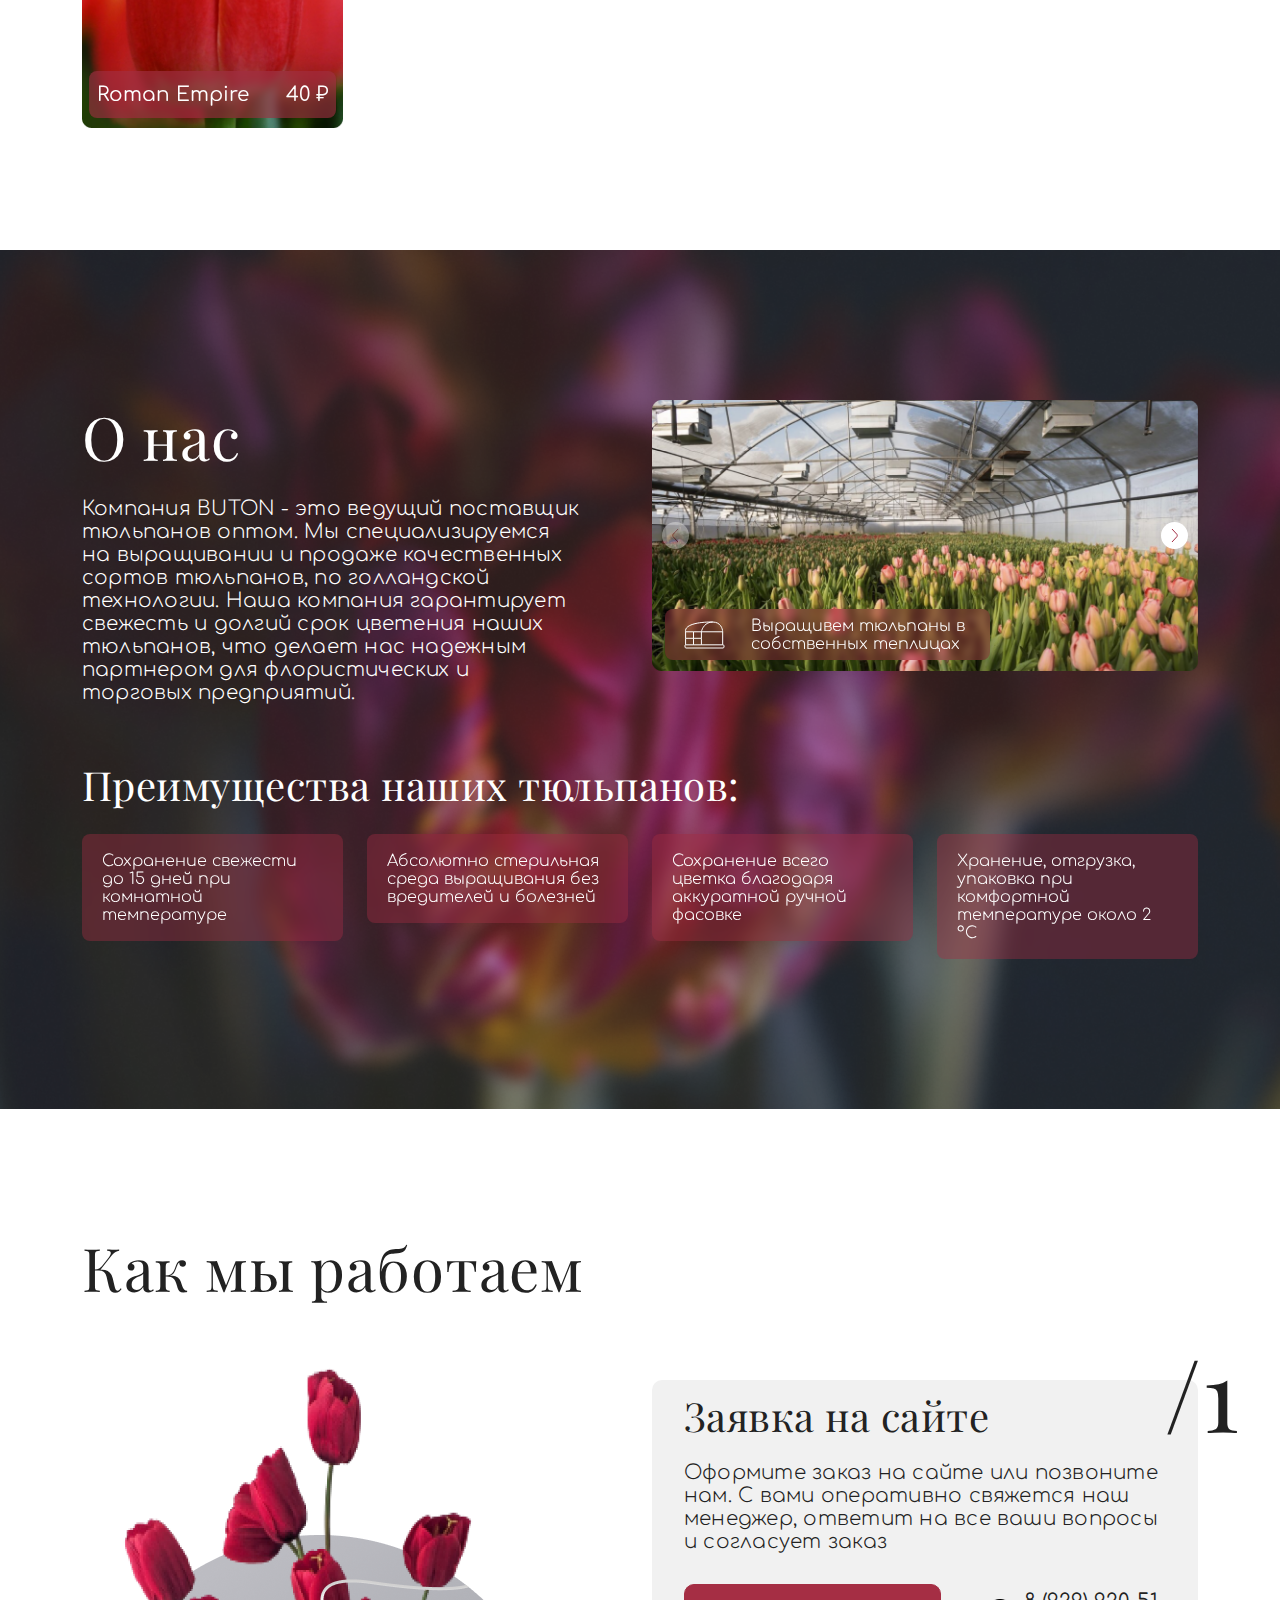
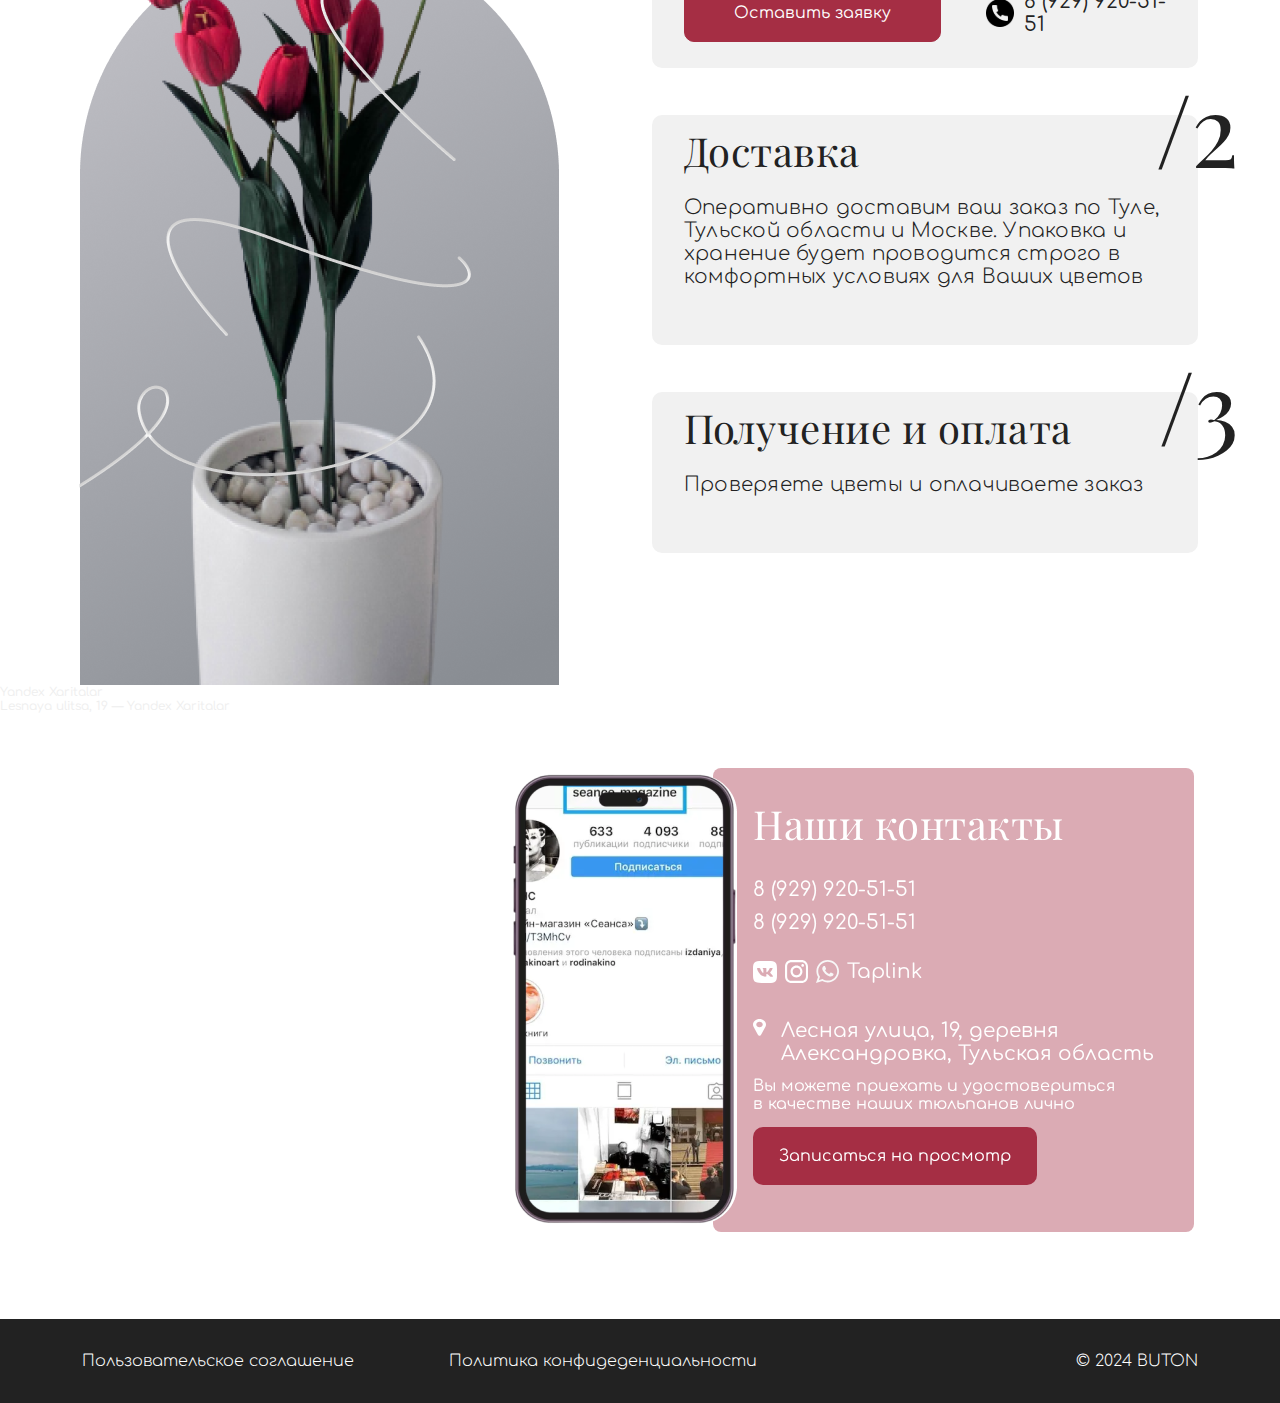
==== commit 818a141d: "90% tugadi" ====
--- a/index.html
+++ b/index.html
@@ -1,9 +1,10 @@
 <!DOCTYPE html>
 <html lang="en">
+
 <head>
     <link rel="stylesheet" type="text/css" href="css/bootstrap.min.css" media="screen">
     <link rel="stylesheet" type="text/css" href="css/swiper-bundle.min.css" media="screen">
-	<link rel="stylesheet" type="text/css" href="https://cdnjs.cloudflare.com/ajax/libs/font-awesome/6.4.2/css/all.min.css" media="screen">
+    <link rel="stylesheet" type="text/css" href="https://cdnjs.cloudflare.com/ajax/libs/font-awesome/6.4.2/css/all.min.css" media="screen">
     <link rel="stylesheet" type="text/css" href="fonts/comforta/stylesheet.css" media="screen">
     <link rel="stylesheet" type="text/css" href="fonts/playfair/stylesheet.css" media="screen">
     <link rel="stylesheet" type="text/css" href="css/style.css" media="screen">
@@ -11,8 +12,9 @@
     <meta name="viewport" content="width=device-width, initial-scale=1.0">
     <title>Title</title>
 </head>
+
 <body>
-    
+
     <div class="wrapper">
         <!-- Header start -->
         <header class="header">
@@ -28,7 +30,7 @@
                     </div>
                     <div class="header-contact">
                         <div class="header__contact-num">
-                            <a href="#!">8 (929) 920-51-51</a>
+                            <a href="tel:8 (929) 920-51-51">8 (929) 920-51-51</a>
                             <span>заказать звонок</span>
                         </div>
                         <div class="header-socicial">
@@ -52,7 +54,9 @@
                             <span>1</span>
                         </a>
                         <div class="main__content-info">
-                            <div class="main-title"><h1>ТЮЛЬПАНЫ</h1> <span>от производителя</span></div>
+                            <div class="main-title">
+                                <h1>ТЮЛЬПАНЫ</h1> <span>от производителя</span>
+                            </div>
                             <div class="main-location">
                                 <img src="images/icons/location.svg" alt="">
                                 <span class="main-location-spn">Тульская область, Москва</span>
@@ -100,7 +104,8 @@
                                             <h3 class="catalog-service-title">Creme Flag</h3>
                                             <div class="catalog-card-btns">
                                                 <a href="#!" class="catalog-card-btn catalog-card-btn1">Подробнее</a>
-                                                <a href="#!" class="catalog-card-btn catalog-card-btn2">Добавить в корзину</a>
+                                                <a href="#!" class="catalog-card-btn catalog-card-btn2">Добавить в
+                                                    корзину</a>
                                             </div>
                                         </div>
                                     </div>
@@ -118,7 +123,8 @@
                                             <h3 class="catalog-service-title">Columbus</h3>
                                             <div class="catalog-card-btns">
                                                 <a href="#!" class="catalog-card-btn catalog-card-btn1">Подробнее</a>
-                                                <a href="#!" class="catalog-card-btn catalog-card-btn2">Добавить в корзину</a>
+                                                <a href="#!" class="catalog-card-btn catalog-card-btn2">Добавить в
+                                                    корзину</a>
                                             </div>
                                         </div>
                                     </div>
@@ -136,7 +142,8 @@
                                             <h3 class="catalog-service-title">Body Builder</h3>
                                             <div class="catalog-card-btns">
                                                 <a href="#!" class="catalog-card-btn catalog-card-btn1">Подробнее</a>
-                                                <a href="#!" class="catalog-card-btn catalog-card-btn2">Добавить в корзину</a>
+                                                <a href="#!" class="catalog-card-btn catalog-card-btn2">Добавить в
+                                                    корзину</a>
                                             </div>
                                         </div>
                                     </div>
@@ -154,7 +161,8 @@
                                             <h3 class="catalog-service-title">First Price</h3>
                                             <div class="catalog-card-btns">
                                                 <a href="#!" class="catalog-card-btn catalog-card-btn1">Подробнее</a>
-                                                <a href="#!" class="catalog-card-btn catalog-card-btn2">Добавить в корзину</a>
+                                                <a href="#!" class="catalog-card-btn catalog-card-btn2">Добавить в
+                                                    корзину</a>
                                             </div>
                                         </div>
                                     </div>
@@ -172,7 +180,8 @@
                                             <h3 class="catalog-service-title">First Class</h3>
                                             <div class="catalog-card-btns">
                                                 <a href="#!" class="catalog-card-btn catalog-card-btn1">Подробнее</a>
-                                                <a href="#!" class="catalog-card-btn catalog-card-btn2">Добавить в корзину</a>
+                                                <a href="#!" class="catalog-card-btn catalog-card-btn2">Добавить в
+                                                    корзину</a>
                                             </div>
                                         </div>
                                     </div>
@@ -190,7 +199,8 @@
                                             <h3 class="catalog-service-title">Felicidad H.G</h3>
                                             <div class="catalog-card-btns">
                                                 <a href="#!" class="catalog-card-btn catalog-card-btn1">Подробнее</a>
-                                                <a href="#!" class="catalog-card-btn catalog-card-btn2">Добавить в корзину</a>
+                                                <a href="#!" class="catalog-card-btn catalog-card-btn2">Добавить в
+                                                    корзину</a>
                                             </div>
                                         </div>
                                     </div>
@@ -208,7 +218,8 @@
                                             <h3 class="catalog-service-title">Esta Bonita</h3>
                                             <div class="catalog-card-btns">
                                                 <a href="#!" class="catalog-card-btn catalog-card-btn1">Подробнее</a>
-                                                <a href="#!" class="catalog-card-btn catalog-card-btn2">Добавить в корзину</a>
+                                                <a href="#!" class="catalog-card-btn catalog-card-btn2">Добавить в
+                                                    корзину</a>
                                             </div>
                                         </div>
                                     </div>
@@ -226,7 +237,8 @@
                                             <h3 class="catalog-service-title">De Dijk: Aomori</h3>
                                             <div class="catalog-card-btns">
                                                 <a href="#!" class="catalog-card-btn catalog-card-btn1">Подробнее</a>
-                                                <a href="#!" class="catalog-card-btn catalog-card-btn2">Добавить в корзину</a>
+                                                <a href="#!" class="catalog-card-btn catalog-card-btn2">Добавить в
+                                                    корзину</a>
                                             </div>
                                         </div>
                                     </div>
@@ -244,7 +256,8 @@
                                             <h3 class="catalog-service-title">Strong Gold H.G</h3>
                                             <div class="catalog-card-btns">
                                                 <a href="#!" class="catalog-card-btn catalog-card-btn1">Подробнее</a>
-                                                <a href="#!" class="catalog-card-btn catalog-card-btn2">Добавить в корзину</a>
+                                                <a href="#!" class="catalog-card-btn catalog-card-btn2">Добавить в
+                                                    корзину</a>
                                             </div>
                                         </div>
                                     </div>
@@ -262,7 +275,8 @@
                                             <h3 class="catalog-service-title">Pink Ardour</h3>
                                             <div class="catalog-card-btns">
                                                 <a href="#!" class="catalog-card-btn catalog-card-btn1">Подробнее</a>
-                                                <a href="#!" class="catalog-card-btn catalog-card-btn2">Добавить в корзину</a>
+                                                <a href="#!" class="catalog-card-btn catalog-card-btn2">Добавить в
+                                                    корзину</a>
                                             </div>
                                         </div>
                                     </div>
@@ -280,7 +294,8 @@
                                             <h3 class="catalog-service-title">Orange Sherpa</h3>
                                             <div class="catalog-card-btns">
                                                 <a href="#!" class="catalog-card-btn catalog-card-btn1">Подробнее</a>
-                                                <a href="#!" class="catalog-card-btn catalog-card-btn2">Добавить в корзину</a>
+                                                <a href="#!" class="catalog-card-btn catalog-card-btn2">Добавить в
+                                                    корзину</a>
                                             </div>
                                         </div>
                                     </div>
@@ -298,7 +313,8 @@
                                             <h3 class="catalog-service-title">Mascara</h3>
                                             <div class="catalog-card-btns">
                                                 <a href="#!" class="catalog-card-btn catalog-card-btn1">Подробнее</a>
-                                                <a href="#!" class="catalog-card-btn catalog-card-btn2">Добавить в корзину</a>
+                                                <a href="#!" class="catalog-card-btn catalog-card-btn2">Добавить в
+                                                    корзину</a>
                                             </div>
                                         </div>
                                     </div>
@@ -316,7 +332,8 @@
                                             <h3 class="catalog-service-title">Luba</h3>
                                             <div class="catalog-card-btns">
                                                 <a href="#!" class="catalog-card-btn catalog-card-btn1">Подробнее</a>
-                                                <a href="#!" class="catalog-card-btn catalog-card-btn2">Добавить в корзину</a>
+                                                <a href="#!" class="catalog-card-btn catalog-card-btn2">Добавить в
+                                                    корзину</a>
                                             </div>
                                         </div>
                                     </div>
@@ -334,7 +351,8 @@
                                             <h3 class="catalog-service-title">Lobke</h3>
                                             <div class="catalog-card-btns">
                                                 <a href="#!" class="catalog-card-btn catalog-card-btn1">Подробнее</a>
-                                                <a href="#!" class="catalog-card-btn catalog-card-btn2">Добавить в корзину</a>
+                                                <a href="#!" class="catalog-card-btn catalog-card-btn2">Добавить в
+                                                    корзину</a>
                                             </div>
                                         </div>
                                     </div>
@@ -352,7 +370,8 @@
                                             <h3 class="catalog-service-title">Kay</h3>
                                             <div class="catalog-card-btns">
                                                 <a href="#!" class="catalog-card-btn catalog-card-btn1">Подробнее</a>
-                                                <a href="#!" class="catalog-card-btn catalog-card-btn2">Добавить в корзину</a>
+                                                <a href="#!" class="catalog-card-btn catalog-card-btn2">Добавить в
+                                                    корзину</a>
                                             </div>
                                         </div>
                                     </div>
@@ -370,7 +389,8 @@
                                             <h3 class="catalog-service-title">Kamaliya</h3>
                                             <div class="catalog-card-btns">
                                                 <a href="#!" class="catalog-card-btn catalog-card-btn1">Подробнее</a>
-                                                <a href="#!" class="catalog-card-btn catalog-card-btn2">Добавить в корзину</a>
+                                                <a href="#!" class="catalog-card-btn catalog-card-btn2">Добавить в
+                                                    корзину</a>
                                             </div>
                                         </div>
                                     </div>
@@ -388,7 +408,8 @@
                                             <h3 class="catalog-service-title">Kadima</h3>
                                             <div class="catalog-card-btns">
                                                 <a href="#!" class="catalog-card-btn catalog-card-btn1">Подробнее</a>
-                                                <a href="#!" class="catalog-card-btn catalog-card-btn2">Добавить в корзину</a>
+                                                <a href="#!" class="catalog-card-btn catalog-card-btn2">Добавить в
+                                                    корзину</a>
                                             </div>
                                         </div>
                                     </div>
@@ -406,7 +427,8 @@
                                             <h3 class="catalog-service-title">Sissi</h3>
                                             <div class="catalog-card-btns">
                                                 <a href="#!" class="catalog-card-btn catalog-card-btn1">Подробнее</a>
-                                                <a href="#!" class="catalog-card-btn catalog-card-btn2">Добавить в корзину</a>
+                                                <a href="#!" class="catalog-card-btn catalog-card-btn2">Добавить в
+                                                    корзину</a>
                                             </div>
                                         </div>
                                     </div>
@@ -424,7 +446,8 @@
                                             <h3 class="catalog-service-title">Thijs Boots</h3>
                                             <div class="catalog-card-btns">
                                                 <a href="#!" class="catalog-card-btn catalog-card-btn1">Подробнее</a>
-                                                <a href="#!" class="catalog-card-btn catalog-card-btn2">Добавить в корзину</a>
+                                                <a href="#!" class="catalog-card-btn catalog-card-btn2">Добавить в
+                                                    корзину</a>
                                             </div>
                                         </div>
                                     </div>
@@ -442,7 +465,8 @@
                                             <h3 class="catalog-service-title">White Prince</h3>
                                             <div class="catalog-card-btns">
                                                 <a href="#!" class="catalog-card-btn catalog-card-btn1">Подробнее</a>
-                                                <a href="#!" class="catalog-card-btn catalog-card-btn2">Добавить в корзину</a>
+                                                <a href="#!" class="catalog-card-btn catalog-card-btn2">Добавить в
+                                                    корзину</a>
                                             </div>
                                         </div>
                                     </div>
@@ -460,7 +484,8 @@
                                             <h3 class="catalog-service-title">Roman Empire</h3>
                                             <div class="catalog-card-btns">
                                                 <a href="#!" class="catalog-card-btn catalog-card-btn1">Подробнее</a>
-                                                <a href="#!" class="catalog-card-btn catalog-card-btn2">Добавить в корзину</a>
+                                                <a href="#!" class="catalog-card-btn catalog-card-btn2">Добавить в
+                                                    корзину</a>
                                             </div>
                                         </div>
                                     </div>
@@ -476,15 +501,127 @@
             <section class="about">
                 <div class="container">
                     <div class="about-content">
+                        <div class="about-info">
+                            <div class="row">
+                                <div class="col-12 col-lg-6">
+                                    <div class="about-info-text">
+                                        <h1 class="about-title">О нас</h1>
+                                        <p class="about-text">
+                                            Компания BUTON - это ведущий поставщик тюльпанов оптом. Мы
+                                            специализируемся на выращивании и продаже качественных сортов тюльпанов, по
+                                            голландской технологии. Наша компания гарантирует свежесть и долгий срок
+                                            цветения наших тюльпанов, что делает нас надежным партнером для
+                                            флористических и торговых предприятий.
+                                        </p>
+                                    </div>
+                                </div>
+                                <div class="col-12 col-lg-6">
+                                    <div class="about-info-slide">
+                                        <div class="swiper mySwiper">
+                                            <div class="swiper-wrapper">
+                                                <div class="swiper-slide">
+                                                    <div class="about-slide">
+                                                        <a href="#!" class="about-slide-img"><img src="images/about-slide-img.png" alt=""></a>
+                                                        <div class="about-slide-info">
+                                                            <svg xmlns="http://www.w3.org/2000/svg" width="41" height="28" viewBox="0 0 41 28" fill="none">
+                                                                <path d="M1.57962 23.8241V23.8241C1.2595 23.8241 1 24.0836 1 24.4037V26C1 26.5523 1.44772 27 2 27H39C39.5523 27 40 26.5523 40 26V24.8241C40 24.2718 39.5523 23.8241 39 23.8241H38.6752M1.57962 23.8241V17.3095M1.57962 23.8241H9.48726M1.57962 10.7948V17.3095M1.57962 10.7948H9.48726M1.57962 10.7948C0.0560509 2.39094 19.1062 0.778563 28.8217 1.02286M17.3949 10.7948V17.3095M17.3949 10.7948H9.48726M17.3949 10.7948H38.6752M17.3949 10.7948C18.0021 7.51036 21.1376 0.957714 28.8217 1.02286M17.3949 23.8241V17.3095M17.3949 23.8241H9.48726M17.3949 23.8241H38.6752M17.3949 17.3095H9.48726M1.57962 17.3095H9.48726M9.48726 17.3095V10.7948M9.48726 17.3095V23.8241M38.6752 10.7948V23.8241M38.6752 10.7948C38.5924 7.56465 36.5057 1.08801 28.8217 1.02286" stroke="white"/>
+                                                            </svg>
+                                                            <p class="about-slide-text">Выращивем тюльпаны в собственных теплицах</p>
+                                                        </div>
+                                                    </div>
+                                                </div>
+                                                <div class="swiper-slide">
+                                                    <div class="about-slide">
+                                                        <a href="#!" class="about-slide-img"><img src="images/about-slide-img.png" alt=""></a>
+                                                        <div class="about-slide-info">
+                                                            <svg xmlns="http://www.w3.org/2000/svg" width="41" height="28" viewBox="0 0 41 28" fill="none">
+                                                                <path d="M1.57962 23.8241V23.8241C1.2595 23.8241 1 24.0836 1 24.4037V26C1 26.5523 1.44772 27 2 27H39C39.5523 27 40 26.5523 40 26V24.8241C40 24.2718 39.5523 23.8241 39 23.8241H38.6752M1.57962 23.8241V17.3095M1.57962 23.8241H9.48726M1.57962 10.7948V17.3095M1.57962 10.7948H9.48726M1.57962 10.7948C0.0560509 2.39094 19.1062 0.778563 28.8217 1.02286M17.3949 10.7948V17.3095M17.3949 10.7948H9.48726M17.3949 10.7948H38.6752M17.3949 10.7948C18.0021 7.51036 21.1376 0.957714 28.8217 1.02286M17.3949 23.8241V17.3095M17.3949 23.8241H9.48726M17.3949 23.8241H38.6752M17.3949 17.3095H9.48726M1.57962 17.3095H9.48726M9.48726 17.3095V10.7948M9.48726 17.3095V23.8241M38.6752 10.7948V23.8241M38.6752 10.7948C38.5924 7.56465 36.5057 1.08801 28.8217 1.02286" stroke="white"/>
+                                                            </svg>
+                                                            <p class="about-slide-text">Выращивем тюльпаны в собственных теплицах</p>
+                                                        </div>
+                                                    </div>
+                                                </div>
+                                                <div class="swiper-slide">
+                                                    <div class="about-slide">
+                                                        <a href="#!" class="about-slide-img"><img src="images/about-slide-img.png" alt=""></a>
+                                                        <div class="about-slide-info">
+                                                            <svg xmlns="http://www.w3.org/2000/svg" width="41" height="28" viewBox="0 0 41 28" fill="none">
+                                                                <path d="M1.57962 23.8241V23.8241C1.2595 23.8241 1 24.0836 1 24.4037V26C1 26.5523 1.44772 27 2 27H39C39.5523 27 40 26.5523 40 26V24.8241C40 24.2718 39.5523 23.8241 39 23.8241H38.6752M1.57962 23.8241V17.3095M1.57962 23.8241H9.48726M1.57962 10.7948V17.3095M1.57962 10.7948H9.48726M1.57962 10.7948C0.0560509 2.39094 19.1062 0.778563 28.8217 1.02286M17.3949 10.7948V17.3095M17.3949 10.7948H9.48726M17.3949 10.7948H38.6752M17.3949 10.7948C18.0021 7.51036 21.1376 0.957714 28.8217 1.02286M17.3949 23.8241V17.3095M17.3949 23.8241H9.48726M17.3949 23.8241H38.6752M17.3949 17.3095H9.48726M1.57962 17.3095H9.48726M9.48726 17.3095V10.7948M9.48726 17.3095V23.8241M38.6752 10.7948V23.8241M38.6752 10.7948C38.5924 7.56465 36.5057 1.08801 28.8217 1.02286" stroke="white"/>
+                                                            </svg>
+                                                            <p class="about-slide-text">Выращивем тюльпаны в собственных теплицах</p>
+                                                        </div>
+                                                    </div>
+                                                </div>
+                                            </div>
+                                            <div class="swiper-button-next"><img src="images/icons/arrow-right.svg" alt=""></div>
+                                            <div class="swiper-button-prev"><img src="images/icons/arrow-left.svg" alt=""></div>
+                                        </div>
+                                    </div>
+                                </div>
+                            </div>
+                        </div>
+                        <div class="about-boxs">
+                            <h1 class="about-box-title">Преимущества наших тюльпанов:</h1>
+                            <div class="row">
+                                <div class="col-12 col-sm6 col-md-4 col-lg-3">
+                                    <div class="about-box">
+                                        <p class="about-box-text">Сохранение свежести до 15 дней при комнатной температуре</p>
+                                    </div>
+                                </div>
+                                <div class="col-12 col-sm6 col-md-4 col-lg-3">
+                                    <div class="about-box">
+                                        <p class="about-box-text">Абсолютно стерильная среда выращивания без вредителей и болезней </p>
+                                    </div>
+                                </div>
+                                <div class="col-12 col-sm6 col-md-4 col-lg-3">
+                                    <div class="about-box">
+                                        <p class="about-box-text">Сохранение всего цветка  благодаря аккуратной ручной фасовке</p>
+                                    </div>
+                                </div>
+                                <div class="col-12 col-sm6 col-md-4 col-lg-3">
+                                    <div class="about-box">
+                                        <p class="about-box-text">Хранение, отгрузка, упаковка при комфортной температуре около 2 °C</p>
+                                    </div>
+                                </div>
+                            </div>
+                        </div>
+                    </div>
+                </div>
+            </section>
+            <!-- About end -->
+
+            <!-- Work start -->
+            <section class="work">
+                <div class="container">
+                    <div class="work-content">
+                        <h1 class="work-title">Как мы работаем</h1>
                         <div class="row">
                             <div class="col-12 col-lg-6">
-                                <div class="about-info">
-                                    <div class="about-info-text">
-                                        <h1 class="about-title">О нас</h1>
-                                        <p class="about-text">Компания BUTON - это ведущий поставщик тюльпанов оптом. Мы специализируемся на выращивании и продаже качественных сортов тюльпанов, по голландской технологии. Наша компания гарантирует свежесть и долгий срок цветения наших тюльпанов, что делает нас надежным партнером для флористических и торговых предприятий.</p>
-                                    </div>
-                                    <div class="about-info-slide">
-                                        
+                                <img src="images/work-flower.png" alt="" class="work-flower-img">
+                            </div>
+                            <div class="col-12 col-lg-6">
+                                <div class="work-cards">
+                                    <div class="work-card">
+                                        <h2 class="work-card-title">Заявка на сайте</h2>
+                                        <p class="work-card-text">Оформите заказ на сайте или позвоните нам. С вами оперативно свяжется наш менеджер, ответит на все ваши вопросы и согласует заказ</p>
+                                        <div class="work-card-info">
+                                            <a href="#!" class="work-card-link">Оставить заявку</a>
+                                            <a href="tel:8 (929) 920-51-51" class="work-card-num"><img src="images/icons/telephone.svg" alt=""> 8 (929) 920-51-51</a>
+                                        </div>
+
+                                        <span class="work-card-number">/1</span>
+                                    </div>
+                                    <div class="work-card">
+                                        <h2 class="work-card-title">Доставка</h2>
+                                        <p class="work-card-text">Оперативно доставим ваш заказ по Туле, Тульской области и Москве. Упаковка и хранение будет проводится строго в комфортных условиях для Ваших цветов</p>
+
+                                        <span class="work-card-number">/2</span>
+                                    </div>
+                                    <div class="work-card">
+                                        <h2 class="work-card-title">Получение и оплата</h2>
+                                        <p class="work-card-text">Проверяете цветы и оплачиваете заказ</p>
+
+                                        <span class="work-card-number">/3</span>
                                     </div>
                                 </div>
                             </div>
@@ -492,13 +629,55 @@
                     </div>
                 </div>
             </section>
-            <!-- About end -->
+            <!-- Work end -->
+
+            <!-- Location start -->
+            <section class="location">
+                <div class="location-wrap">
+                    <div style="position:relative;overflow:hidden;">
+                        <a href="https://yandex.uz/maps?utm_medium=mapframe&utm_source=maps" style="color:#eee;font-size:12px;position:absolute;top:0px;">Yandex Xaritalar</a>
+                        <a href="https://yandex.uz/maps/10832/tula-oblast/house/lesnaya_ulitsa_19/Z0EYdgZhTkYCQFtufXx1c31nYg==/?ll=38.060249%2C54.029929&utm_medium=mapframe&utm_source=maps&z=13" style="color:#eee;font-size:12px;position:absolute;top:14px;">Lеsnаyа ulitsа, 19 — Yandex Xaritalar</a>
+                        <iframe src="https://yandex.uz/map-widget/v1/?ll=38.060249%2C54.029929&mode=search&ol=geo&ouri=ymapsbm1%3A%2F%2Fgeo%3Fdata%[base64]%2C&z=13" frameborder="1" allowfullscreen="true" style="position:relative;"></iframe>
+                    </div>
+                </div>
+                <div class="container">
+                    <div class="location-content">
+                        <img src="images/phone.png" alt="" class="footer-phone">
+                        <div class="location-info">
+                            <h1 class="location-title">Наши контакты</h1>
+                            <div class="location-nums">
+                                <a href="tel:8 (929) 920-51-51" class="location-num">8 (929) 920-51-51</a>
+                                <a href="tel:8 (929) 920-51-51" class="location-num">8 (929) 920-51-51</a>
+                            </div>
+                            <div class="footer-socicials">
+                                <a href="#!" class="ftr-socicial-link"><img src="images/icons/wk.svg" alt=""></a>
+                                <a href="#!" class="ftr-socicial-link"><img src="images/icons/instagram.svg" alt=""></a>
+                                <a href="#!" class="ftr-socicial-link"><img src="images/icons/whatsap.svg" alt=""></a>
+                                <a href="#!" class="ftr-socicial-link">Taplink</a>
+                            </div>
+                            <div class="footer-address">
+                                <img src="images/icons/location.svg" alt=""> 
+                                <p>Лесная улица, 19, деревня Александровка, Тульская область</p>
+                            </div>
+                            <p class="footer-text">Вы можете приехать и удостовериться в качестве наших тюльпанов лично </p>
+                            <a href="#!" class="footer-link">Записаться на просмотр</a>
+                        </div>
+                    </div>
+                </div>
+            </section>
+            <!-- Location end -->
         </main>
 
         <!-- Footer start -->
         <footer>
             <div class="container">
-
+                <div class="footer-content">
+                    <div class="footer-links">
+                        <a href="#!" class="footer-link">Пользовательское соглашение</a>
+                        <a href="#!" class="footer-link">Политика конфидеденциальности</a>
+                    </div>
+                    <span class="footer-copyright">© 2024 BUTON</span>
+                </div>
             </div>
         </footer>
         <!-- Footer end -->
@@ -507,7 +686,8 @@
 
 
 
-
+    <script src="js/swiper-bundle.min.js"></script>
     <script src="js/main.js"></script>
 </body>
+
 </html>--- a/css/style.css
+++ b/css/style.css
@@ -186,6 +186,7 @@
     font-family: 'Playfair Display', sans-serif;
 }
 .main__content-info .main-title h1{
+    font-weight: 400;
     font-size: 60px;
     letter-spacing: 0.72px;
 }
@@ -245,7 +246,7 @@
 
 /* Catalog start */
 .catalog{
-    padding: 122px 0;
+    padding: 122px 0 92px;
 }
 .catalog .catalog-info{
     text-align: center;
@@ -254,6 +255,7 @@
     gap: 23px;
 }
 .catalog-info .catalog-title{
+    font-weight: 400;
     color: #222;
     font-family: "Playfair Display";
     font-size: 60px;
@@ -293,7 +295,7 @@
     align-items: center;
     justify-content: space-between;
     padding: 0px 8px;
-    bottom: 20px;
+    bottom: 10px;
     left: 50%;
     transform: translate(-50%);
     border-radius: 8px;
@@ -312,7 +314,7 @@
     position: absolute;
     opacity: 0;
     pointer-events: none;
-    bottom: 20px;
+    bottom: 10px;
     left: 50%;
     transform: translate(-50%);
     width: 95%;
@@ -358,4 +360,285 @@
     opacity: 0;
     pointer-events: none;
 }
-/* Catalog end */+/* Catalog end */
+
+/* About start */
+.about{
+    padding: 150px 0;
+    background-image: url(../images/about-bg.png);
+    background-repeat: no-repeat;
+    background-size: cover;
+}
+.about .about-info{
+    margin-bottom: 57px;
+}
+.about-info .about-info-text{
+    display: flex;
+    flex-direction: column;
+    gap: 25px;
+}
+.about-info-text .about-title{
+    font-weight: 400;
+    color: #FFF;
+    font-family: "Playfair Display", sans-serif;
+    font-size: 60px;
+    letter-spacing: 0.72px;
+}
+.about-info-text .about-text{
+    max-width: 500px;
+    color: #FFF;
+    font-size: 20px;
+    font-weight: 300;
+    letter-spacing: 0.24px;
+}
+.swiper-button-next:after, 
+.swiper-button-prev:after{
+    display: none;
+}
+.about-slide .about-slide-img,
+.about-slide .about-slide-img img{
+    width: 100%;
+}
+.about-slide{
+    position: relative;
+}
+.about-slide .about-slide-info{
+    position: absolute;
+    left: 13px;
+    bottom: 11px;
+    display: flex;
+    align-items: center;
+    justify-content: center;
+    width: 325px;
+    padding: 0px 14px;
+    gap: 26px;
+    border-radius: 8px;
+    background: rgba(165, 46, 68, 0.40);
+    backdrop-filter: blur(3.5px);
+    height: 51px;
+}
+.about-slide .about-slide-info .about-slide-text{
+    max-width: 220px;
+    color: #FFF;
+    font-size: 16px;
+    font-weight: 300;
+}
+.about-boxs .about-box-title{
+    margin-bottom: 25px;
+    color: #FFF;
+    font-family: "Playfair Display";
+    font-size: 40px;
+    font-weight: 400;
+    letter-spacing: 0.48px;
+}
+.about-boxs .about-box{
+    border-radius: 8px;
+    background: rgba(165, 46, 68, 0.40);
+    backdrop-filter: blur(5px);
+    padding: 18px 26px 17px 20px;
+}
+.about-boxs .about-box .about-box-text{
+    color: #FFF;
+    font-size: 16px;
+    font-weight: 300;
+}
+/* About end */
+
+/* Work start */
+.work{
+    padding-top: 122px;
+}
+.work .work-title{
+    color: #222;
+    font-family: "Playfair Display";
+    font-size: 60px;
+    font-weight: 400;
+    letter-spacing: 0.72px;
+    margin-bottom: 37px;
+}
+.work-content .work-flower-img {
+    margin-left: -143px;
+    object-fit: contain;
+}
+.work-content .work-cards{
+    display: flex;
+    flex-direction: column;
+    gap: 47px;
+    margin-top: 40px;
+}
+.work-cards .work-card{
+    position: relative;
+    padding: 12px 30px 26px 32px;
+    border-radius: 10px;
+    background: #F1F1F1;
+    display: flex;
+    flex-direction: column;
+}
+.work-cards .work-card .work-card-number{
+    position: absolute;
+    right: -42px;
+    top: -55px;
+    color: #222;
+    font-family: "Playfair Display";
+    font-size: 100px;
+    letter-spacing: 1.2px;
+}
+.work-cards .work-card .work-card-title{
+    color: #222;
+    font-family: "Playfair Display";
+    font-size: 40px;
+    font-weight: 400;
+    letter-spacing: 0.48px;
+    margin-bottom: 21px;
+}
+.work-cards .work-card .work-card-text{
+    color: #222;
+    font-size: 20px;
+    font-weight: 300;
+    letter-spacing: 0.24px;
+    margin-bottom: 31px;
+    max-width: 538px;
+}
+.work-card .work-card-info{
+    display: flex;
+    align-items: center;
+    gap: 45px;
+}
+.work-card .work-card-info .work-card-link{
+    width: 283.207px;
+    height: 58px;
+    border-radius: 10px;
+    background: #A52E44;
+    color: #FFF;
+    font-size: 16px;
+    display: flex;
+    align-items: center;
+    justify-content: center;
+    border: 1px solid #A52E44;
+}
+.work-card .work-card-info .work-card-link:hover{
+    background-color: transparent;
+    color: #A52E44;
+}
+.work-card-info .work-card-num{
+    display: flex;
+    align-items: center;
+    gap: 10px;
+    color: #222;
+    font-size: 20px;
+}
+/* Work end */
+
+/* Location start */
+.location{
+    position: relative;
+}
+.location-wrap iframe{
+    height: 630px;
+    width: 100%;
+}
+.location .container{
+    position: absolute;
+    top: 83px;
+    left: 63%;
+    max-width: 800px;
+    transform: translate(-50%);
+}
+.location .location-content{
+    display: flex;
+    align-items: start;
+    justify-content: end;
+}
+.location-content .footer-phone{
+    margin-right: -100px;
+    z-index: 2;
+    margin-top: -20px;
+}
+.location-content .location-info{
+    border-radius: 8px;
+    background: rgba(165, 46, 68, 0.40);
+    backdrop-filter: blur(5px);
+    padding: 32px 40px 47px;
+}
+.location-info .location-title{
+    color: #FFF;
+    font-family: "Playfair Display";
+    font-size: 40px;
+    font-weight: 400;
+    letter-spacing: 0.48px;
+}
+.location-info .location-nums{
+    display: flex;
+    flex-direction: column;
+    margin-top: 30px;
+    gap: 10px;
+}
+.location-info .location-num{
+    color: #FFF;
+    font-size: 20px;
+}
+.location-info .footer-socicials{
+    display: flex;
+    align-items: center;
+    gap: 8px;
+    margin-top: 25px;
+}
+.location-info .footer-socicials .ftr-socicial-link{
+    color: #FFF;
+    font-size: 20px;
+}
+.location-info .footer-address{
+    display: flex;
+    align-items: start;
+    gap: 15px;
+    margin-top: 36px;
+}
+.location-info .footer-address p{
+    color: #FFF;
+    max-width: 405px;
+    font-size: 20px;
+}
+.location-info .footer-text{
+    margin-top: 12px;
+    margin-bottom: 14px;
+    color: #FFF;
+    font-size: 16px;
+    max-width: 370px;
+}
+.location-info .footer-link{
+    border-radius: 10px;
+    background: #A52E44;
+    width: 283.207px;
+    height: 58px;
+    display: flex;
+    align-items: center;
+    justify-content: center;
+    color: #FFF;
+    font-size: 16px;
+}
+/* Location end */
+
+/* Foooter start */
+footer{
+    padding: 33px 0;
+    background: #222;
+}
+footer .footer-content{
+    display: flex;
+    align-items: center;
+    justify-content: space-between;
+    gap: 30px;
+}
+.footer-content .footer-links{
+    display: flex;
+    align-items: center;
+    gap: 95px;
+}
+.footer-content .footer-link,
+.footer-content .footer-copyright{
+    color: #FFF;
+    font-size: 16px;
+    font-weight: 300;
+}
+
+/* Foooter end */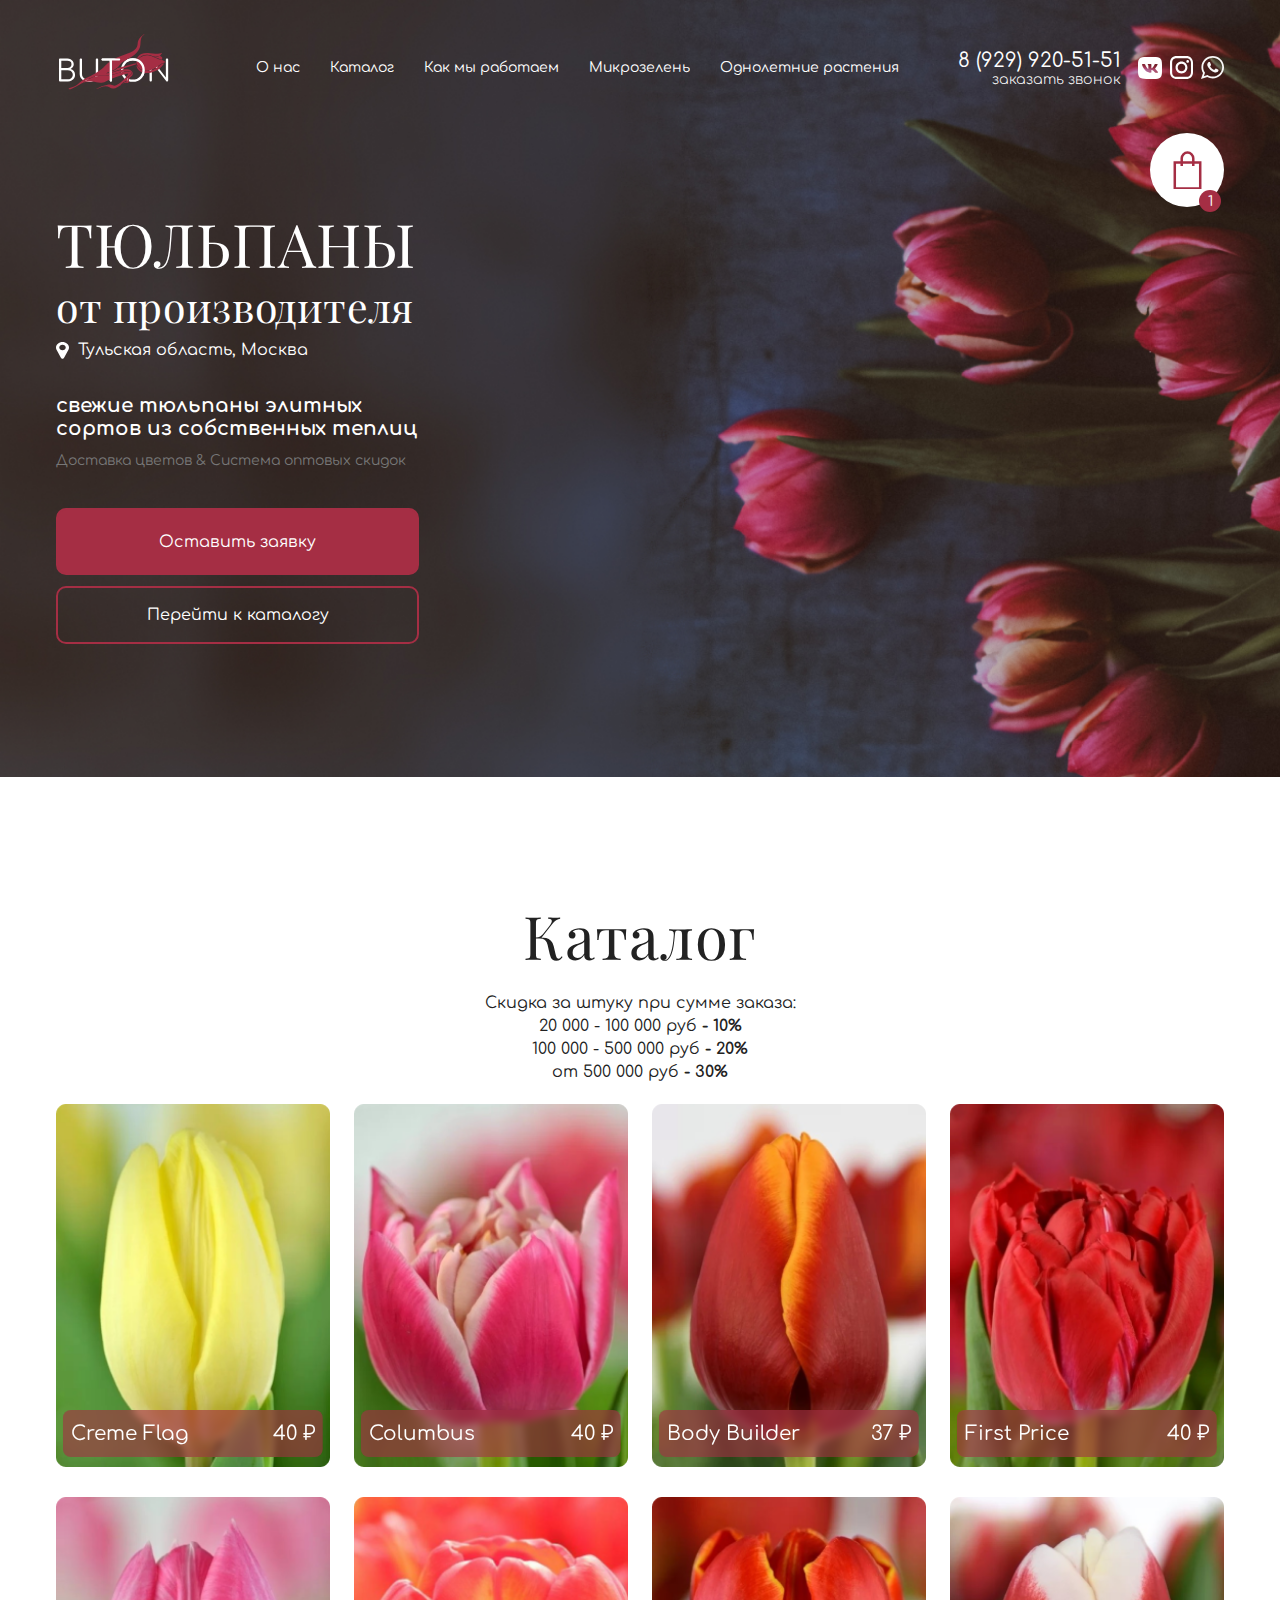
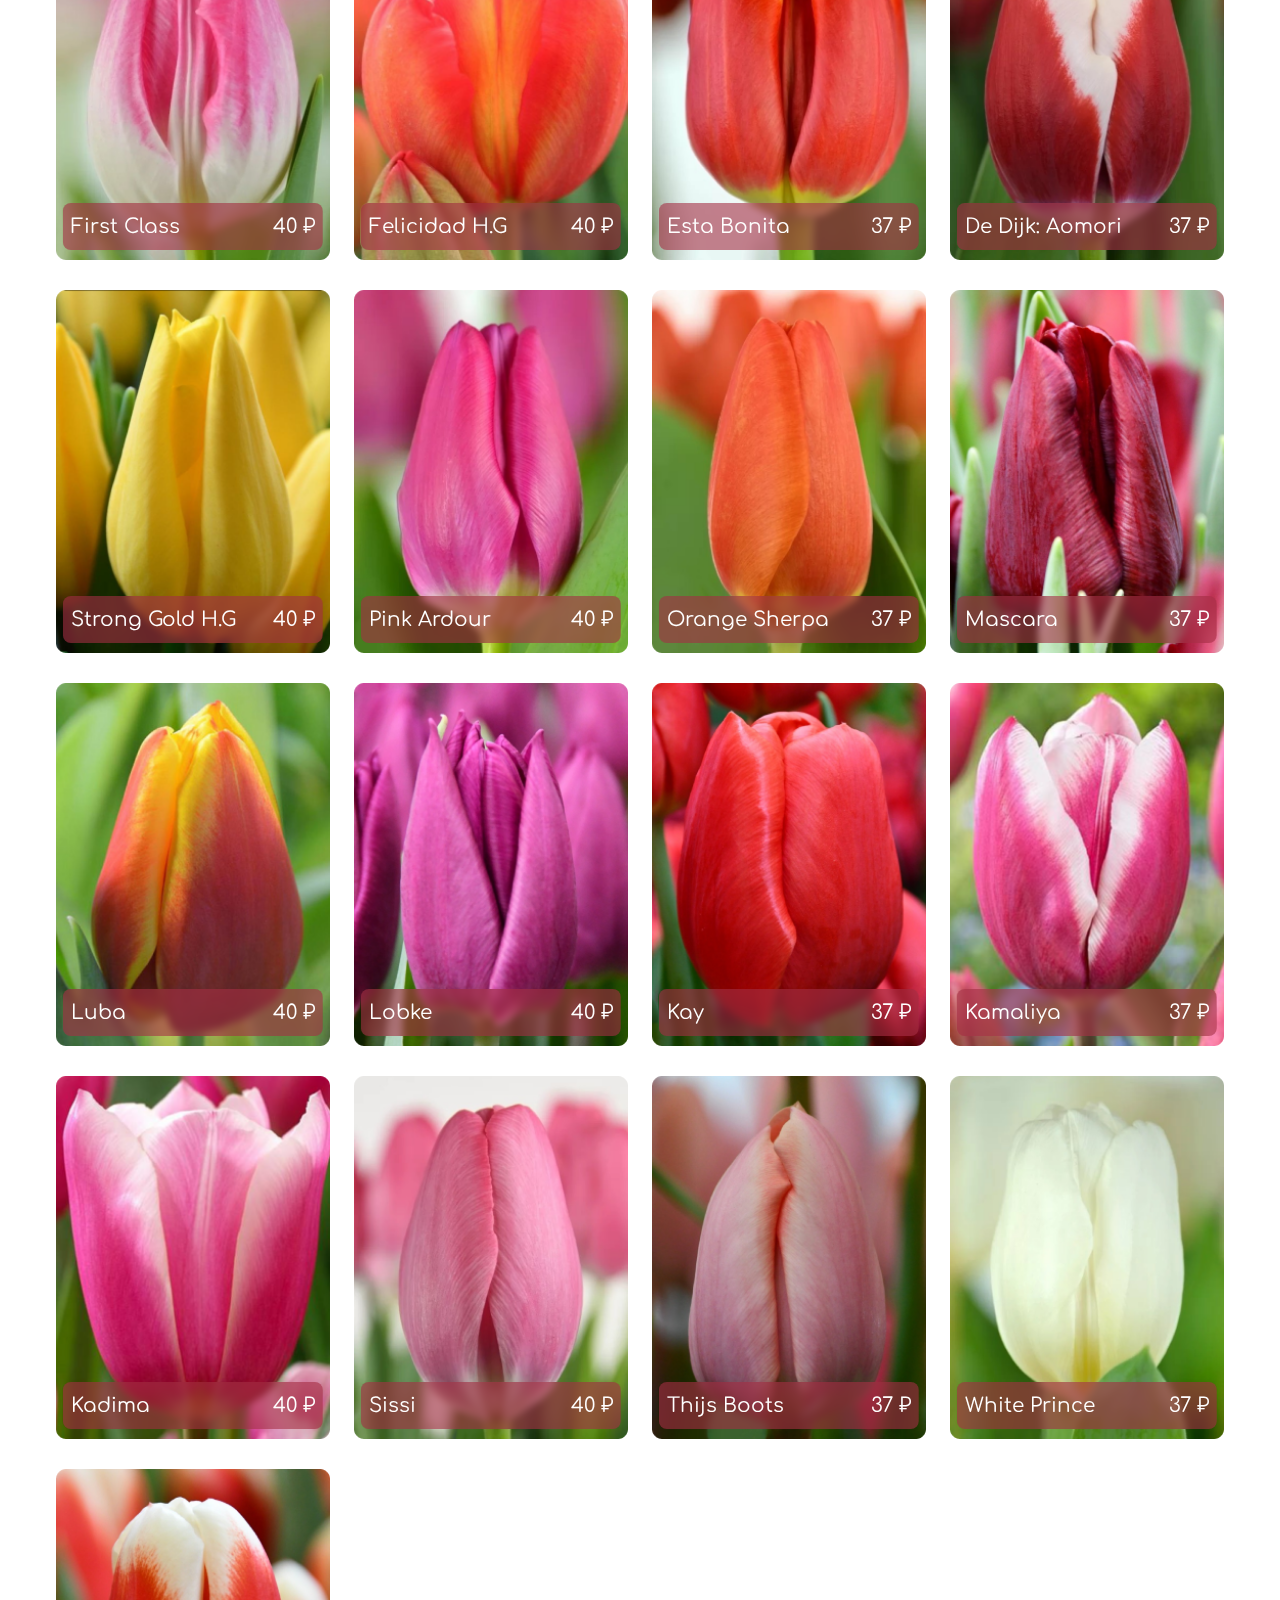
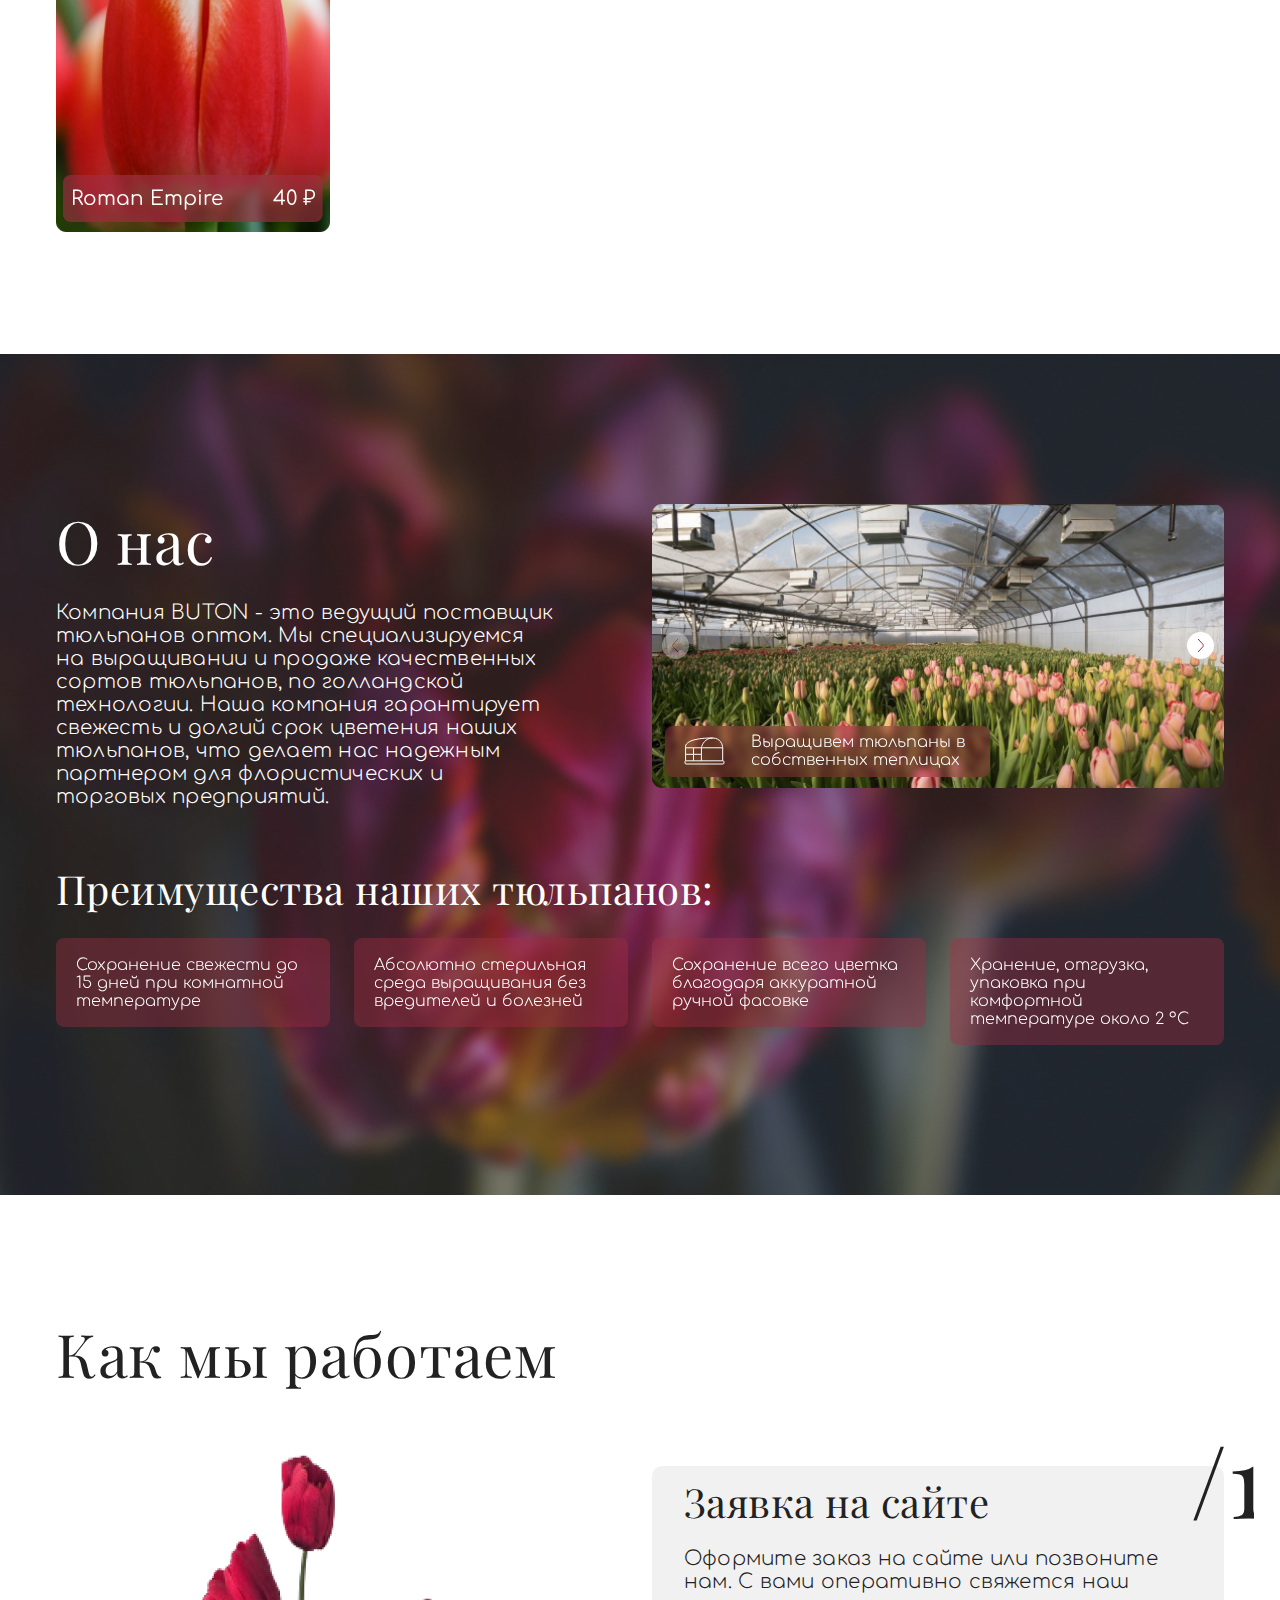
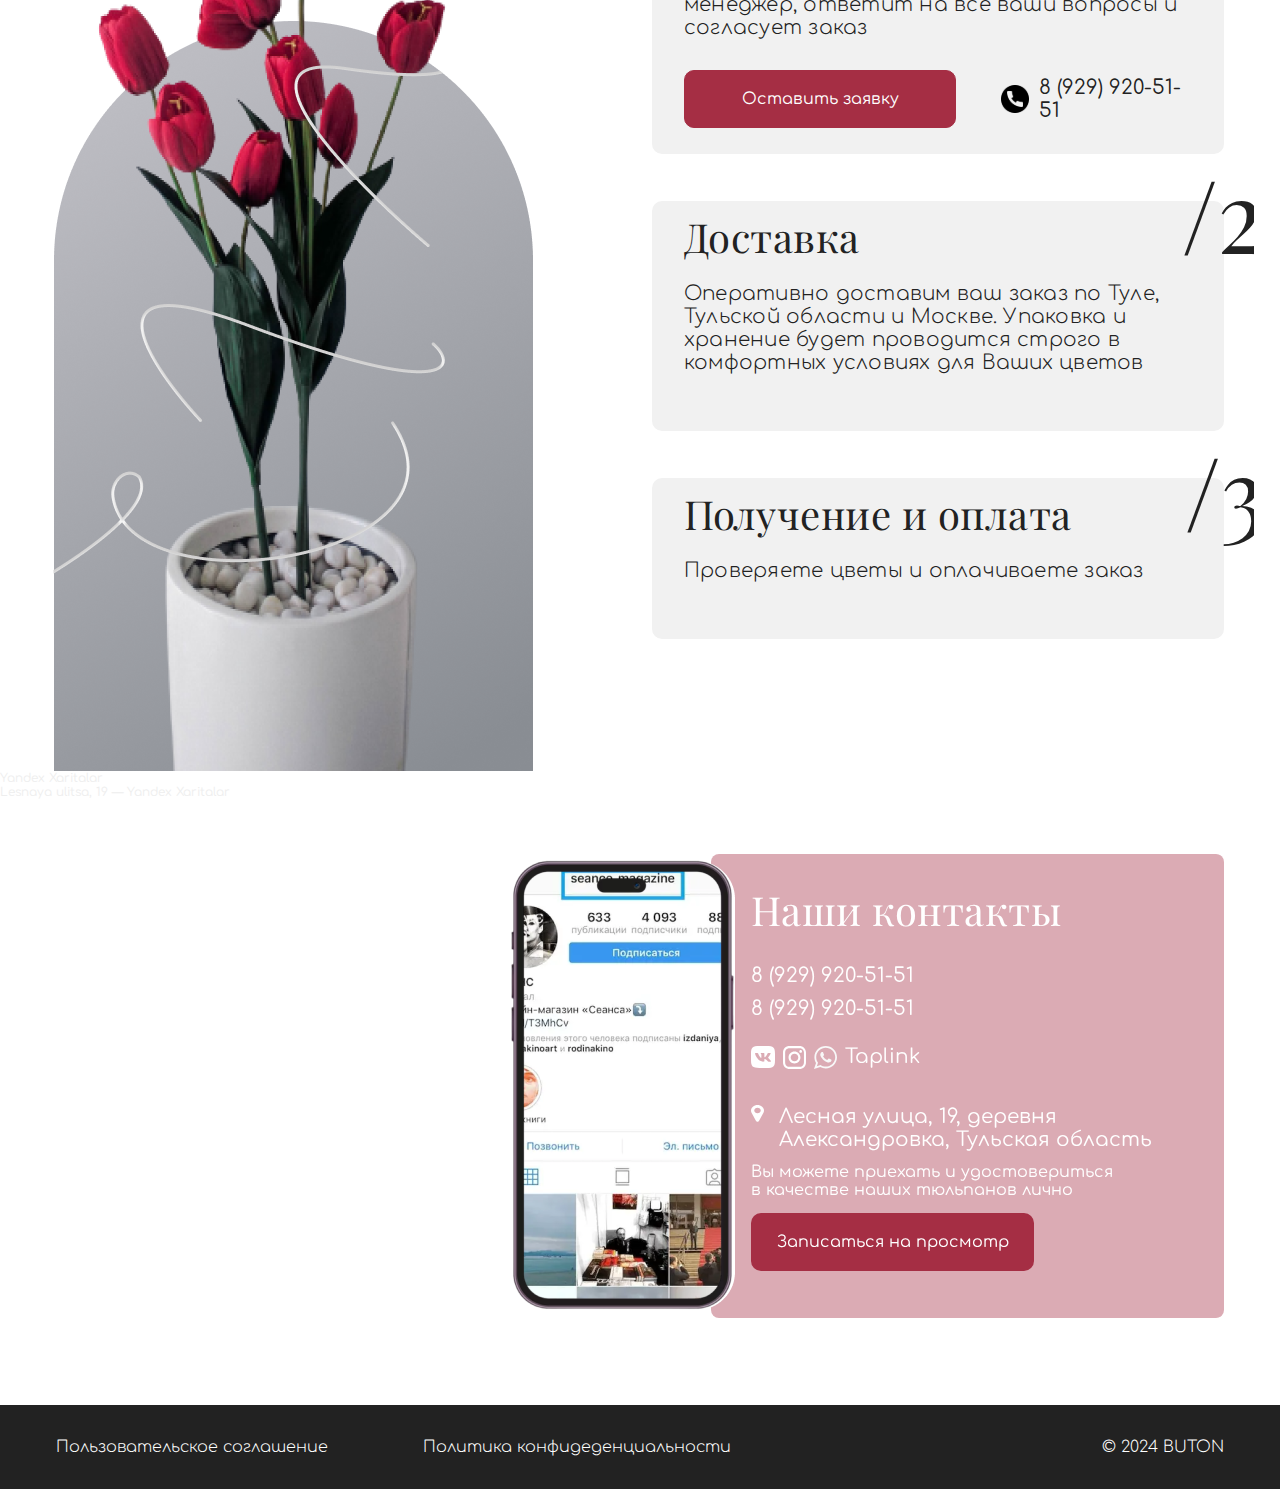
==== commit 85d38e99: "Pravka tug'rilandi" ====
--- a/index.html
+++ b/index.html
@@ -4,7 +4,6 @@
 <head>
     <link rel="stylesheet" type="text/css" href="css/bootstrap.min.css" media="screen">
     <link rel="stylesheet" type="text/css" href="css/swiper-bundle.min.css" media="screen">
-    <link rel="stylesheet" type="text/css" href="https://cdnjs.cloudflare.com/ajax/libs/font-awesome/6.4.2/css/all.min.css" media="screen">
     <link rel="stylesheet" type="text/css" href="fonts/comforta/stylesheet.css" media="screen">
     <link rel="stylesheet" type="text/css" href="fonts/playfair/stylesheet.css" media="screen">
     <link rel="stylesheet" type="text/css" href="css/style.css" media="screen">
@@ -49,7 +48,7 @@
             <section class="main-sec">
                 <div class="container">
                     <div class="main-content">
-                        <a href="#!" class="main-shop-link">
+                        <a href="#!" class="main-shop-link" data-bs-toggle="modal" data-bs-target="#orderModal">
                             <img src="images/icons/shop.svg" alt="">
                             <span>1</span>
                         </a>
@@ -66,7 +65,7 @@
                                 <span>Доставка цветов & Система оптовых скидок</span>
                             </div>
                             <div class="main__content-btns">
-                                <a href="#!" class="main-btn main-btn1">Оставить заявку</a>
+                                <a href="#!" class="main-btn main-btn1" data-bs-toggle="modal" data-bs-target="#registerModal">Оставить заявку</a>
                                 <a href="#!" class="main-btn main-btn2">Перейти к каталогу</a>
                             </div>
                         </div>
@@ -91,7 +90,7 @@
 
                         <div class="catalog-cards">
                             <div class="row">
-                                <div class="col-12 col-sm-6 col-md-4 col-lg-3">
+                                <div class="col-3">
                                     <div class="catalog-card">
                                         <a href="#!" class="catalog-card-img">
                                             <img src="images/catalog-card-img1.png" alt="">
@@ -103,14 +102,13 @@
                                         <div class="catalog-service">
                                             <h3 class="catalog-service-title">Creme Flag</h3>
                                             <div class="catalog-card-btns">
-                                                <a href="#!" class="catalog-card-btn catalog-card-btn1">Подробнее</a>
-                                                <a href="#!" class="catalog-card-btn catalog-card-btn2">Добавить в
-                                                    корзину</a>
-                                            </div>
-                                        </div>
-                                    </div>
-                                </div>
-                                <div class="col-12 col-sm-6 col-md-4 col-lg-3">
+                                                <a href="#!" class="catalog-card-btn catalog-card-btn1" data-bs-toggle="modal" data-bs-target="#builderModal">Подробнее</a>
+                                                <a href="#!" class="catalog-card-btn catalog-card-btn2">Добавить в корзину</a>
+                                            </div>
+                                        </div>
+                                    </div>
+                                </div>
+                                <div class="col-3">
                                     <div class="catalog-card">
                                         <a href="#!" class="catalog-card-img">
                                             <img src="images/catalog-card-img2.png" alt="">
@@ -122,14 +120,14 @@
                                         <div class="catalog-service">
                                             <h3 class="catalog-service-title">Columbus</h3>
                                             <div class="catalog-card-btns">
-                                                <a href="#!" class="catalog-card-btn catalog-card-btn1">Подробнее</a>
-                                                <a href="#!" class="catalog-card-btn catalog-card-btn2">Добавить в
-                                                    корзину</a>
-                                            </div>
-                                        </div>
-                                    </div>
-                                </div>
-                                <div class="col-12 col-sm-6 col-md-4 col-lg-3">
+                                                <a href="#!" class="catalog-card-btn catalog-card-btn1" data-bs-toggle="modal" data-bs-target="#builderModal">Подробнее</a>
+                                                <a href="#!" class="catalog-card-btn catalog-card-btn2">Добавить в
+                                                    корзину</a>
+                                            </div>
+                                        </div>
+                                    </div>
+                                </div>
+                                <div class="col-3">
                                     <div class="catalog-card">
                                         <a href="#!" class="catalog-card-img">
                                             <img src="images/catalog-card-img3.png" alt="">
@@ -141,14 +139,14 @@
                                         <div class="catalog-service">
                                             <h3 class="catalog-service-title">Body Builder</h3>
                                             <div class="catalog-card-btns">
-                                                <a href="#!" class="catalog-card-btn catalog-card-btn1">Подробнее</a>
-                                                <a href="#!" class="catalog-card-btn catalog-card-btn2">Добавить в
-                                                    корзину</a>
-                                            </div>
-                                        </div>
-                                    </div>
-                                </div>
-                                <div class="col-12 col-sm-6 col-md-4 col-lg-3">
+                                                <a href="#!" class="catalog-card-btn catalog-card-btn1" data-bs-toggle="modal" data-bs-target="#builderModal">Подробнее</a>
+                                                <a href="#!" class="catalog-card-btn catalog-card-btn2">Добавить в
+                                                    корзину</a>
+                                            </div>
+                                        </div>
+                                    </div>
+                                </div>
+                                <div class="col-3">
                                     <div class="catalog-card">
                                         <a href="#!" class="catalog-card-img">
                                             <img src="images/catalog-card-img4.png" alt="">
@@ -160,14 +158,14 @@
                                         <div class="catalog-service">
                                             <h3 class="catalog-service-title">First Price</h3>
                                             <div class="catalog-card-btns">
-                                                <a href="#!" class="catalog-card-btn catalog-card-btn1">Подробнее</a>
-                                                <a href="#!" class="catalog-card-btn catalog-card-btn2">Добавить в
-                                                    корзину</a>
-                                            </div>
-                                        </div>
-                                    </div>
-                                </div>
-                                <div class="col-12 col-sm-6 col-md-4 col-lg-3">
+                                                <a href="#!" class="catalog-card-btn catalog-card-btn1" data-bs-toggle="modal" data-bs-target="#builderModal">Подробнее</a>
+                                                <a href="#!" class="catalog-card-btn catalog-card-btn2">Добавить в
+                                                    корзину</a>
+                                            </div>
+                                        </div>
+                                    </div>
+                                </div>
+                                <div class="col-3">
                                     <div class="catalog-card">
                                         <a href="#!" class="catalog-card-img">
                                             <img src="images/catalog-card-img5.png" alt="">
@@ -179,14 +177,14 @@
                                         <div class="catalog-service">
                                             <h3 class="catalog-service-title">First Class</h3>
                                             <div class="catalog-card-btns">
-                                                <a href="#!" class="catalog-card-btn catalog-card-btn1">Подробнее</a>
-                                                <a href="#!" class="catalog-card-btn catalog-card-btn2">Добавить в
-                                                    корзину</a>
-                                            </div>
-                                        </div>
-                                    </div>
-                                </div>
-                                <div class="col-12 col-sm-6 col-md-4 col-lg-3">
+                                                <a href="#!" class="catalog-card-btn catalog-card-btn1" data-bs-toggle="modal" data-bs-target="#builderModal">Подробнее</a>
+                                                <a href="#!" class="catalog-card-btn catalog-card-btn2">Добавить в
+                                                    корзину</a>
+                                            </div>
+                                        </div>
+                                    </div>
+                                </div>
+                                <div class="col-3">
                                     <div class="catalog-card">
                                         <a href="#!" class="catalog-card-img">
                                             <img src="images/catalog-card-img6.png" alt="">
@@ -198,14 +196,14 @@
                                         <div class="catalog-service">
                                             <h3 class="catalog-service-title">Felicidad H.G</h3>
                                             <div class="catalog-card-btns">
-                                                <a href="#!" class="catalog-card-btn catalog-card-btn1">Подробнее</a>
-                                                <a href="#!" class="catalog-card-btn catalog-card-btn2">Добавить в
-                                                    корзину</a>
-                                            </div>
-                                        </div>
-                                    </div>
-                                </div>
-                                <div class="col-12 col-sm-6 col-md-4 col-lg-3">
+                                                <a href="#!" class="catalog-card-btn catalog-card-btn1" data-bs-toggle="modal" data-bs-target="#builderModal">Подробнее</a>
+                                                <a href="#!" class="catalog-card-btn catalog-card-btn2">Добавить в
+                                                    корзину</a>
+                                            </div>
+                                        </div>
+                                    </div>
+                                </div>
+                                <div class="col-3">
                                     <div class="catalog-card">
                                         <a href="#!" class="catalog-card-img">
                                             <img src="images/catalog-card-img7.png" alt="">
@@ -217,14 +215,14 @@
                                         <div class="catalog-service">
                                             <h3 class="catalog-service-title">Esta Bonita</h3>
                                             <div class="catalog-card-btns">
-                                                <a href="#!" class="catalog-card-btn catalog-card-btn1">Подробнее</a>
-                                                <a href="#!" class="catalog-card-btn catalog-card-btn2">Добавить в
-                                                    корзину</a>
-                                            </div>
-                                        </div>
-                                    </div>
-                                </div>
-                                <div class="col-12 col-sm-6 col-md-4 col-lg-3">
+                                                <a href="#!" class="catalog-card-btn catalog-card-btn1" data-bs-toggle="modal" data-bs-target="#builderModal">Подробнее</a>
+                                                <a href="#!" class="catalog-card-btn catalog-card-btn2">Добавить в
+                                                    корзину</a>
+                                            </div>
+                                        </div>
+                                    </div>
+                                </div>
+                                <div class="col-3">
                                     <div class="catalog-card">
                                         <a href="#!" class="catalog-card-img">
                                             <img src="images/catalog-card-img8.png" alt="">
@@ -236,14 +234,14 @@
                                         <div class="catalog-service">
                                             <h3 class="catalog-service-title">De Dijk: Aomori</h3>
                                             <div class="catalog-card-btns">
-                                                <a href="#!" class="catalog-card-btn catalog-card-btn1">Подробнее</a>
-                                                <a href="#!" class="catalog-card-btn catalog-card-btn2">Добавить в
-                                                    корзину</a>
-                                            </div>
-                                        </div>
-                                    </div>
-                                </div>
-                                <div class="col-12 col-sm-6 col-md-4 col-lg-3">
+                                                <a href="#!" class="catalog-card-btn catalog-card-btn1" data-bs-toggle="modal" data-bs-target="#builderModal">Подробнее</a>
+                                                <a href="#!" class="catalog-card-btn catalog-card-btn2">Добавить в
+                                                    корзину</a>
+                                            </div>
+                                        </div>
+                                    </div>
+                                </div>
+                                <div class="col-3">
                                     <div class="catalog-card">
                                         <a href="#!" class="catalog-card-img">
                                             <img src="images/catalog-card-img9.png" alt="">
@@ -255,14 +253,14 @@
                                         <div class="catalog-service">
                                             <h3 class="catalog-service-title">Strong Gold H.G</h3>
                                             <div class="catalog-card-btns">
-                                                <a href="#!" class="catalog-card-btn catalog-card-btn1">Подробнее</a>
-                                                <a href="#!" class="catalog-card-btn catalog-card-btn2">Добавить в
-                                                    корзину</a>
-                                            </div>
-                                        </div>
-                                    </div>
-                                </div>
-                                <div class="col-12 col-sm-6 col-md-4 col-lg-3">
+                                                <a href="#!" class="catalog-card-btn catalog-card-btn1" data-bs-toggle="modal" data-bs-target="#builderModal">Подробнее</a>
+                                                <a href="#!" class="catalog-card-btn catalog-card-btn2">Добавить в
+                                                    корзину</a>
+                                            </div>
+                                        </div>
+                                    </div>
+                                </div>
+                                <div class="col-3">
                                     <div class="catalog-card">
                                         <a href="#!" class="catalog-card-img">
                                             <img src="images/catalog-card-img10.png" alt="">
@@ -274,14 +272,14 @@
                                         <div class="catalog-service">
                                             <h3 class="catalog-service-title">Pink Ardour</h3>
                                             <div class="catalog-card-btns">
-                                                <a href="#!" class="catalog-card-btn catalog-card-btn1">Подробнее</a>
-                                                <a href="#!" class="catalog-card-btn catalog-card-btn2">Добавить в
-                                                    корзину</a>
-                                            </div>
-                                        </div>
-                                    </div>
-                                </div>
-                                <div class="col-12 col-sm-6 col-md-4 col-lg-3">
+                                                <a href="#!" class="catalog-card-btn catalog-card-btn1" data-bs-toggle="modal" data-bs-target="#builderModal">Подробнее</a>
+                                                <a href="#!" class="catalog-card-btn catalog-card-btn2">Добавить в
+                                                    корзину</a>
+                                            </div>
+                                        </div>
+                                    </div>
+                                </div>
+                                <div class="col-3">
                                     <div class="catalog-card">
                                         <a href="#!" class="catalog-card-img">
                                             <img src="images/catalog-card-img11.png" alt="">
@@ -293,14 +291,14 @@
                                         <div class="catalog-service">
                                             <h3 class="catalog-service-title">Orange Sherpa</h3>
                                             <div class="catalog-card-btns">
-                                                <a href="#!" class="catalog-card-btn catalog-card-btn1">Подробнее</a>
-                                                <a href="#!" class="catalog-card-btn catalog-card-btn2">Добавить в
-                                                    корзину</a>
-                                            </div>
-                                        </div>
-                                    </div>
-                                </div>
-                                <div class="col-12 col-sm-6 col-md-4 col-lg-3">
+                                                <a href="#!" class="catalog-card-btn catalog-card-btn1" data-bs-toggle="modal" data-bs-target="#builderModal">Подробнее</a>
+                                                <a href="#!" class="catalog-card-btn catalog-card-btn2">Добавить в
+                                                    корзину</a>
+                                            </div>
+                                        </div>
+                                    </div>
+                                </div>
+                                <div class="col-3">
                                     <div class="catalog-card">
                                         <a href="#!" class="catalog-card-img">
                                             <img src="images/catalog-card-img12.png" alt="">
@@ -312,14 +310,14 @@
                                         <div class="catalog-service">
                                             <h3 class="catalog-service-title">Mascara</h3>
                                             <div class="catalog-card-btns">
-                                                <a href="#!" class="catalog-card-btn catalog-card-btn1">Подробнее</a>
-                                                <a href="#!" class="catalog-card-btn catalog-card-btn2">Добавить в
-                                                    корзину</a>
-                                            </div>
-                                        </div>
-                                    </div>
-                                </div>
-                                <div class="col-12 col-sm-6 col-md-4 col-lg-3">
+                                                <a href="#!" class="catalog-card-btn catalog-card-btn1" data-bs-toggle="modal" data-bs-target="#builderModal">Подробнее</a>
+                                                <a href="#!" class="catalog-card-btn catalog-card-btn2">Добавить в
+                                                    корзину</a>
+                                            </div>
+                                        </div>
+                                    </div>
+                                </div>
+                                <div class="col-3">
                                     <div class="catalog-card">
                                         <a href="#!" class="catalog-card-img">
                                             <img src="images/catalog-card-img13.png" alt="">
@@ -331,14 +329,14 @@
                                         <div class="catalog-service">
                                             <h3 class="catalog-service-title">Luba</h3>
                                             <div class="catalog-card-btns">
-                                                <a href="#!" class="catalog-card-btn catalog-card-btn1">Подробнее</a>
-                                                <a href="#!" class="catalog-card-btn catalog-card-btn2">Добавить в
-                                                    корзину</a>
-                                            </div>
-                                        </div>
-                                    </div>
-                                </div>
-                                <div class="col-12 col-sm-6 col-md-4 col-lg-3">
+                                                <a href="#!" class="catalog-card-btn catalog-card-btn1" data-bs-toggle="modal" data-bs-target="#builderModal">Подробнее</a>
+                                                <a href="#!" class="catalog-card-btn catalog-card-btn2">Добавить в
+                                                    корзину</a>
+                                            </div>
+                                        </div>
+                                    </div>
+                                </div>
+                                <div class="col-3">
                                     <div class="catalog-card">
                                         <a href="#!" class="catalog-card-img">
                                             <img src="images/catalog-card-img14.png" alt="">
@@ -350,14 +348,14 @@
                                         <div class="catalog-service">
                                             <h3 class="catalog-service-title">Lobke</h3>
                                             <div class="catalog-card-btns">
-                                                <a href="#!" class="catalog-card-btn catalog-card-btn1">Подробнее</a>
-                                                <a href="#!" class="catalog-card-btn catalog-card-btn2">Добавить в
-                                                    корзину</a>
-                                            </div>
-                                        </div>
-                                    </div>
-                                </div>
-                                <div class="col-12 col-sm-6 col-md-4 col-lg-3">
+                                                <a href="#!" class="catalog-card-btn catalog-card-btn1" data-bs-toggle="modal" data-bs-target="#builderModal">Подробнее</a>
+                                                <a href="#!" class="catalog-card-btn catalog-card-btn2">Добавить в
+                                                    корзину</a>
+                                            </div>
+                                        </div>
+                                    </div>
+                                </div>
+                                <div class="col-3">
                                     <div class="catalog-card">
                                         <a href="#!" class="catalog-card-img">
                                             <img src="images/catalog-card-img15.png" alt="">
@@ -369,14 +367,14 @@
                                         <div class="catalog-service">
                                             <h3 class="catalog-service-title">Kay</h3>
                                             <div class="catalog-card-btns">
-                                                <a href="#!" class="catalog-card-btn catalog-card-btn1">Подробнее</a>
-                                                <a href="#!" class="catalog-card-btn catalog-card-btn2">Добавить в
-                                                    корзину</a>
-                                            </div>
-                                        </div>
-                                    </div>
-                                </div>
-                                <div class="col-12 col-sm-6 col-md-4 col-lg-3">
+                                                <a href="#!" class="catalog-card-btn catalog-card-btn1" data-bs-toggle="modal" data-bs-target="#builderModal">Подробнее</a>
+                                                <a href="#!" class="catalog-card-btn catalog-card-btn2">Добавить в
+                                                    корзину</a>
+                                            </div>
+                                        </div>
+                                    </div>
+                                </div>
+                                <div class="col-3">
                                     <div class="catalog-card">
                                         <a href="#!" class="catalog-card-img">
                                             <img src="images/catalog-card-img16.png" alt="">
@@ -388,14 +386,14 @@
                                         <div class="catalog-service">
                                             <h3 class="catalog-service-title">Kamaliya</h3>
                                             <div class="catalog-card-btns">
-                                                <a href="#!" class="catalog-card-btn catalog-card-btn1">Подробнее</a>
-                                                <a href="#!" class="catalog-card-btn catalog-card-btn2">Добавить в
-                                                    корзину</a>
-                                            </div>
-                                        </div>
-                                    </div>
-                                </div>
-                                <div class="col-12 col-sm-6 col-md-4 col-lg-3">
+                                                <a href="#!" class="catalog-card-btn catalog-card-btn1" data-bs-toggle="modal" data-bs-target="#builderModal">Подробнее</a>
+                                                <a href="#!" class="catalog-card-btn catalog-card-btn2">Добавить в
+                                                    корзину</a>
+                                            </div>
+                                        </div>
+                                    </div>
+                                </div>
+                                <div class="col-3">
                                     <div class="catalog-card">
                                         <a href="#!" class="catalog-card-img">
                                             <img src="images/catalog-card-img17.png" alt="">
@@ -407,14 +405,14 @@
                                         <div class="catalog-service">
                                             <h3 class="catalog-service-title">Kadima</h3>
                                             <div class="catalog-card-btns">
-                                                <a href="#!" class="catalog-card-btn catalog-card-btn1">Подробнее</a>
-                                                <a href="#!" class="catalog-card-btn catalog-card-btn2">Добавить в
-                                                    корзину</a>
-                                            </div>
-                                        </div>
-                                    </div>
-                                </div>
-                                <div class="col-12 col-sm-6 col-md-4 col-lg-3">
+                                                <a href="#!" class="catalog-card-btn catalog-card-btn1" data-bs-toggle="modal" data-bs-target="#builderModal">Подробнее</a>
+                                                <a href="#!" class="catalog-card-btn catalog-card-btn2">Добавить в
+                                                    корзину</a>
+                                            </div>
+                                        </div>
+                                    </div>
+                                </div>
+                                <div class="col-3">
                                     <div class="catalog-card">
                                         <a href="#!" class="catalog-card-img">
                                             <img src="images/catalog-card-img18.png" alt="">
@@ -426,14 +424,14 @@
                                         <div class="catalog-service">
                                             <h3 class="catalog-service-title">Sissi</h3>
                                             <div class="catalog-card-btns">
-                                                <a href="#!" class="catalog-card-btn catalog-card-btn1">Подробнее</a>
-                                                <a href="#!" class="catalog-card-btn catalog-card-btn2">Добавить в
-                                                    корзину</a>
-                                            </div>
-                                        </div>
-                                    </div>
-                                </div>
-                                <div class="col-12 col-sm-6 col-md-4 col-lg-3">
+                                                <a href="#!" class="catalog-card-btn catalog-card-btn1" data-bs-toggle="modal" data-bs-target="#builderModal">Подробнее</a>
+                                                <a href="#!" class="catalog-card-btn catalog-card-btn2">Добавить в
+                                                    корзину</a>
+                                            </div>
+                                        </div>
+                                    </div>
+                                </div>
+                                <div class="col-3">
                                     <div class="catalog-card">
                                         <a href="#!" class="catalog-card-img">
                                             <img src="images/catalog-card-img19.png" alt="">
@@ -445,14 +443,14 @@
                                         <div class="catalog-service">
                                             <h3 class="catalog-service-title">Thijs Boots</h3>
                                             <div class="catalog-card-btns">
-                                                <a href="#!" class="catalog-card-btn catalog-card-btn1">Подробнее</a>
-                                                <a href="#!" class="catalog-card-btn catalog-card-btn2">Добавить в
-                                                    корзину</a>
-                                            </div>
-                                        </div>
-                                    </div>
-                                </div>
-                                <div class="col-12 col-sm-6 col-md-4 col-lg-3">
+                                                <a href="#!" class="catalog-card-btn catalog-card-btn1" data-bs-toggle="modal" data-bs-target="#builderModal">Подробнее</a>
+                                                <a href="#!" class="catalog-card-btn catalog-card-btn2">Добавить в
+                                                    корзину</a>
+                                            </div>
+                                        </div>
+                                    </div>
+                                </div>
+                                <div class="col-3">
                                     <div class="catalog-card">
                                         <a href="#!" class="catalog-card-img">
                                             <img src="images/catalog-card-img20.png" alt="">
@@ -464,14 +462,14 @@
                                         <div class="catalog-service">
                                             <h3 class="catalog-service-title">White Prince</h3>
                                             <div class="catalog-card-btns">
-                                                <a href="#!" class="catalog-card-btn catalog-card-btn1">Подробнее</a>
-                                                <a href="#!" class="catalog-card-btn catalog-card-btn2">Добавить в
-                                                    корзину</a>
-                                            </div>
-                                        </div>
-                                    </div>
-                                </div>
-                                <div class="col-12 col-sm-6 col-md-4 col-lg-3">
+                                                <a href="#!" class="catalog-card-btn catalog-card-btn1" data-bs-toggle="modal" data-bs-target="#builderModal">Подробнее</a>
+                                                <a href="#!" class="catalog-card-btn catalog-card-btn2">Добавить в
+                                                    корзину</a>
+                                            </div>
+                                        </div>
+                                    </div>
+                                </div>
+                                <div class="col-3">
                                     <div class="catalog-card">
                                         <a href="#!" class="catalog-card-img">
                                             <img src="images/catalog-card-img21.png" alt="">
@@ -483,7 +481,7 @@
                                         <div class="catalog-service">
                                             <h3 class="catalog-service-title">Roman Empire</h3>
                                             <div class="catalog-card-btns">
-                                                <a href="#!" class="catalog-card-btn catalog-card-btn1">Подробнее</a>
+                                                <a href="#!" class="catalog-card-btn catalog-card-btn1" data-bs-toggle="modal" data-bs-target="#builderModal">Подробнее</a>
                                                 <a href="#!" class="catalog-card-btn catalog-card-btn2">Добавить в
                                                     корзину</a>
                                             </div>
@@ -503,7 +501,7 @@
                     <div class="about-content">
                         <div class="about-info">
                             <div class="row">
-                                <div class="col-12 col-lg-6">
+                                <div class="col-6">
                                     <div class="about-info-text">
                                         <h1 class="about-title">О нас</h1>
                                         <p class="about-text">
@@ -515,40 +513,55 @@
                                         </p>
                                     </div>
                                 </div>
-                                <div class="col-12 col-lg-6">
+                                <div class="col-6">
                                     <div class="about-info-slide">
-                                        <div class="swiper mySwiper">
+                                        <div class="swiper aboutSlider">
                                             <div class="swiper-wrapper">
                                                 <div class="swiper-slide">
                                                     <div class="about-slide">
-                                                        <a href="#!" class="about-slide-img"><img src="images/about-slide-img.png" alt=""></a>
+                                                        <a href="#!" class="about-slide-img"><img
+                                                                src="images/about-slide-img.png" alt=""></a>
                                                         <div class="about-slide-info">
-                                                            <svg xmlns="http://www.w3.org/2000/svg" width="41" height="28" viewBox="0 0 41 28" fill="none">
-                                                                <path d="M1.57962 23.8241V23.8241C1.2595 23.8241 1 24.0836 1 24.4037V26C1 26.5523 1.44772 27 2 27H39C39.5523 27 40 26.5523 40 26V24.8241C40 24.2718 39.5523 23.8241 39 23.8241H38.6752M1.57962 23.8241V17.3095M1.57962 23.8241H9.48726M1.57962 10.7948V17.3095M1.57962 10.7948H9.48726M1.57962 10.7948C0.0560509 2.39094 19.1062 0.778563 28.8217 1.02286M17.3949 10.7948V17.3095M17.3949 10.7948H9.48726M17.3949 10.7948H38.6752M17.3949 10.7948C18.0021 7.51036 21.1376 0.957714 28.8217 1.02286M17.3949 23.8241V17.3095M17.3949 23.8241H9.48726M17.3949 23.8241H38.6752M17.3949 17.3095H9.48726M1.57962 17.3095H9.48726M9.48726 17.3095V10.7948M9.48726 17.3095V23.8241M38.6752 10.7948V23.8241M38.6752 10.7948C38.5924 7.56465 36.5057 1.08801 28.8217 1.02286" stroke="white"/>
+                                                            <svg xmlns="http://www.w3.org/2000/svg" width="41"
+                                                                height="28" viewBox="0 0 41 28" fill="none">
+                                                                <path
+                                                                    d="M1.57962 23.8241V23.8241C1.2595 23.8241 1 24.0836 1 24.4037V26C1 26.5523 1.44772 27 2 27H39C39.5523 27 40 26.5523 40 26V24.8241C40 24.2718 39.5523 23.8241 39 23.8241H38.6752M1.57962 23.8241V17.3095M1.57962 23.8241H9.48726M1.57962 10.7948V17.3095M1.57962 10.7948H9.48726M1.57962 10.7948C0.0560509 2.39094 19.1062 0.778563 28.8217 1.02286M17.3949 10.7948V17.3095M17.3949 10.7948H9.48726M17.3949 10.7948H38.6752M17.3949 10.7948C18.0021 7.51036 21.1376 0.957714 28.8217 1.02286M17.3949 23.8241V17.3095M17.3949 23.8241H9.48726M17.3949 23.8241H38.6752M17.3949 17.3095H9.48726M1.57962 17.3095H9.48726M9.48726 17.3095V10.7948M9.48726 17.3095V23.8241M38.6752 10.7948V23.8241M38.6752 10.7948C38.5924 7.56465 36.5057 1.08801 28.8217 1.02286"
+                                                                    stroke="white" />
                                                             </svg>
-                                                            <p class="about-slide-text">Выращивем тюльпаны в собственных теплицах</p>
+                                                            <p class="about-slide-text">Выращивем тюльпаны в собственных
+                                                                теплицах</p>
                                                         </div>
                                                     </div>
                                                 </div>
                                                 <div class="swiper-slide">
                                                     <div class="about-slide">
-                                                        <a href="#!" class="about-slide-img"><img src="images/about-slide-img.png" alt=""></a>
+                                                        <a href="#!" class="about-slide-img"><img
+                                                                src="images/about-slide-img.png" alt=""></a>
                                                         <div class="about-slide-info">
-                                                            <svg xmlns="http://www.w3.org/2000/svg" width="41" height="28" viewBox="0 0 41 28" fill="none">
-                                                                <path d="M1.57962 23.8241V23.8241C1.2595 23.8241 1 24.0836 1 24.4037V26C1 26.5523 1.44772 27 2 27H39C39.5523 27 40 26.5523 40 26V24.8241C40 24.2718 39.5523 23.8241 39 23.8241H38.6752M1.57962 23.8241V17.3095M1.57962 23.8241H9.48726M1.57962 10.7948V17.3095M1.57962 10.7948H9.48726M1.57962 10.7948C0.0560509 2.39094 19.1062 0.778563 28.8217 1.02286M17.3949 10.7948V17.3095M17.3949 10.7948H9.48726M17.3949 10.7948H38.6752M17.3949 10.7948C18.0021 7.51036 21.1376 0.957714 28.8217 1.02286M17.3949 23.8241V17.3095M17.3949 23.8241H9.48726M17.3949 23.8241H38.6752M17.3949 17.3095H9.48726M1.57962 17.3095H9.48726M9.48726 17.3095V10.7948M9.48726 17.3095V23.8241M38.6752 10.7948V23.8241M38.6752 10.7948C38.5924 7.56465 36.5057 1.08801 28.8217 1.02286" stroke="white"/>
+                                                            <svg xmlns="http://www.w3.org/2000/svg" width="41"
+                                                                height="28" viewBox="0 0 41 28" fill="none">
+                                                                <path
+                                                                    d="M1.57962 23.8241V23.8241C1.2595 23.8241 1 24.0836 1 24.4037V26C1 26.5523 1.44772 27 2 27H39C39.5523 27 40 26.5523 40 26V24.8241C40 24.2718 39.5523 23.8241 39 23.8241H38.6752M1.57962 23.8241V17.3095M1.57962 23.8241H9.48726M1.57962 10.7948V17.3095M1.57962 10.7948H9.48726M1.57962 10.7948C0.0560509 2.39094 19.1062 0.778563 28.8217 1.02286M17.3949 10.7948V17.3095M17.3949 10.7948H9.48726M17.3949 10.7948H38.6752M17.3949 10.7948C18.0021 7.51036 21.1376 0.957714 28.8217 1.02286M17.3949 23.8241V17.3095M17.3949 23.8241H9.48726M17.3949 23.8241H38.6752M17.3949 17.3095H9.48726M1.57962 17.3095H9.48726M9.48726 17.3095V10.7948M9.48726 17.3095V23.8241M38.6752 10.7948V23.8241M38.6752 10.7948C38.5924 7.56465 36.5057 1.08801 28.8217 1.02286"
+                                                                    stroke="white" />
                                                             </svg>
-                                                            <p class="about-slide-text">Выращивем тюльпаны в собственных теплицах</p>
+                                                            <p class="about-slide-text">Выращивем тюльпаны в собственных
+                                                                теплицах</p>
                                                         </div>
                                                     </div>
                                                 </div>
                                                 <div class="swiper-slide">
                                                     <div class="about-slide">
-                                                        <a href="#!" class="about-slide-img"><img src="images/about-slide-img.png" alt=""></a>
+                                                        <a href="#!" class="about-slide-img"><img
+                                                                src="images/about-slide-img.png" alt=""></a>
                                                         <div class="about-slide-info">
-                                                            <svg xmlns="http://www.w3.org/2000/svg" width="41" height="28" viewBox="0 0 41 28" fill="none">
-                                                                <path d="M1.57962 23.8241V23.8241C1.2595 23.8241 1 24.0836 1 24.4037V26C1 26.5523 1.44772 27 2 27H39C39.5523 27 40 26.5523 40 26V24.8241C40 24.2718 39.5523 23.8241 39 23.8241H38.6752M1.57962 23.8241V17.3095M1.57962 23.8241H9.48726M1.57962 10.7948V17.3095M1.57962 10.7948H9.48726M1.57962 10.7948C0.0560509 2.39094 19.1062 0.778563 28.8217 1.02286M17.3949 10.7948V17.3095M17.3949 10.7948H9.48726M17.3949 10.7948H38.6752M17.3949 10.7948C18.0021 7.51036 21.1376 0.957714 28.8217 1.02286M17.3949 23.8241V17.3095M17.3949 23.8241H9.48726M17.3949 23.8241H38.6752M17.3949 17.3095H9.48726M1.57962 17.3095H9.48726M9.48726 17.3095V10.7948M9.48726 17.3095V23.8241M38.6752 10.7948V23.8241M38.6752 10.7948C38.5924 7.56465 36.5057 1.08801 28.8217 1.02286" stroke="white"/>
+                                                            <svg xmlns="http://www.w3.org/2000/svg" width="41"
+                                                                height="28" viewBox="0 0 41 28" fill="none">
+                                                                <path
+                                                                    d="M1.57962 23.8241V23.8241C1.2595 23.8241 1 24.0836 1 24.4037V26C1 26.5523 1.44772 27 2 27H39C39.5523 27 40 26.5523 40 26V24.8241C40 24.2718 39.5523 23.8241 39 23.8241H38.6752M1.57962 23.8241V17.3095M1.57962 23.8241H9.48726M1.57962 10.7948V17.3095M1.57962 10.7948H9.48726M1.57962 10.7948C0.0560509 2.39094 19.1062 0.778563 28.8217 1.02286M17.3949 10.7948V17.3095M17.3949 10.7948H9.48726M17.3949 10.7948H38.6752M17.3949 10.7948C18.0021 7.51036 21.1376 0.957714 28.8217 1.02286M17.3949 23.8241V17.3095M17.3949 23.8241H9.48726M17.3949 23.8241H38.6752M17.3949 17.3095H9.48726M1.57962 17.3095H9.48726M9.48726 17.3095V10.7948M9.48726 17.3095V23.8241M38.6752 10.7948V23.8241M38.6752 10.7948C38.5924 7.56465 36.5057 1.08801 28.8217 1.02286"
+                                                                    stroke="white" />
                                                             </svg>
-                                                            <p class="about-slide-text">Выращивем тюльпаны в собственных теплицах</p>
+                                                            <p class="about-slide-text">Выращивем тюльпаны в собственных
+                                                                теплицах</p>
                                                         </div>
                                                     </div>
                                                 </div>
@@ -563,24 +576,28 @@
                         <div class="about-boxs">
                             <h1 class="about-box-title">Преимущества наших тюльпанов:</h1>
                             <div class="row">
-                                <div class="col-12 col-sm6 col-md-4 col-lg-3">
+                                <div class="col-3">
                                     <div class="about-box">
-                                        <p class="about-box-text">Сохранение свежести до 15 дней при комнатной температуре</p>
-                                    </div>
-                                </div>
-                                <div class="col-12 col-sm6 col-md-4 col-lg-3">
+                                        <p class="about-box-text">Сохранение свежести до 15 дней при комнатной
+                                            температуре</p>
+                                    </div>
+                                </div>
+                                <div class="col-3">
                                     <div class="about-box">
-                                        <p class="about-box-text">Абсолютно стерильная среда выращивания без вредителей и болезней </p>
-                                    </div>
-                                </div>
-                                <div class="col-12 col-sm6 col-md-4 col-lg-3">
+                                        <p class="about-box-text">Абсолютно стерильная среда выращивания без вредителей
+                                            и болезней </p>
+                                    </div>
+                                </div>
+                                <div class="col-3">
                                     <div class="about-box">
-                                        <p class="about-box-text">Сохранение всего цветка  благодаря аккуратной ручной фасовке</p>
-                                    </div>
-                                </div>
-                                <div class="col-12 col-sm6 col-md-4 col-lg-3">
+                                        <p class="about-box-text">Сохранение всего цветка благодаря аккуратной ручной
+                                            фасовке</p>
+                                    </div>
+                                </div>
+                                <div class="col-3">
                                     <div class="about-box">
-                                        <p class="about-box-text">Хранение, отгрузка, упаковка при комфортной температуре около 2 °C</p>
+                                        <p class="about-box-text">Хранение, отгрузка, упаковка при комфортной
+                                            температуре около 2 °C</p>
                                     </div>
                                 </div>
                             </div>
@@ -596,24 +613,29 @@
                     <div class="work-content">
                         <h1 class="work-title">Как мы работаем</h1>
                         <div class="row">
-                            <div class="col-12 col-lg-6">
+                            <div class="col-6">
                                 <img src="images/work-flower.png" alt="" class="work-flower-img">
                             </div>
-                            <div class="col-12 col-lg-6">
+                            <div class="col-6">
                                 <div class="work-cards">
                                     <div class="work-card">
                                         <h2 class="work-card-title">Заявка на сайте</h2>
-                                        <p class="work-card-text">Оформите заказ на сайте или позвоните нам. С вами оперативно свяжется наш менеджер, ответит на все ваши вопросы и согласует заказ</p>
+                                        <p class="work-card-text">Оформите заказ на сайте или позвоните нам. С вами
+                                            оперативно свяжется наш менеджер, ответит на все ваши вопросы и согласует
+                                            заказ</p>
                                         <div class="work-card-info">
                                             <a href="#!" class="work-card-link">Оставить заявку</a>
-                                            <a href="tel:8 (929) 920-51-51" class="work-card-num"><img src="images/icons/telephone.svg" alt=""> 8 (929) 920-51-51</a>
+                                            <a href="tel:8 (929) 920-51-51" class="work-card-num"><img
+                                                    src="images/icons/telephone.svg" alt=""> 8 (929) 920-51-51</a>
                                         </div>
 
                                         <span class="work-card-number">/1</span>
                                     </div>
                                     <div class="work-card">
                                         <h2 class="work-card-title">Доставка</h2>
-                                        <p class="work-card-text">Оперативно доставим ваш заказ по Туле, Тульской области и Москве. Упаковка и хранение будет проводится строго в комфортных условиях для Ваших цветов</p>
+                                        <p class="work-card-text">Оперативно доставим ваш заказ по Туле, Тульской
+                                            области и Москве. Упаковка и хранение будет проводится строго в комфортных
+                                            условиях для Ваших цветов</p>
 
                                         <span class="work-card-number">/2</span>
                                     </div>
@@ -637,7 +659,7 @@
                     <div style="position:relative;overflow:hidden;">
                         <a href="https://yandex.uz/maps?utm_medium=mapframe&utm_source=maps" style="color:#eee;font-size:12px;position:absolute;top:0px;">Yandex Xaritalar</a>
                         <a href="https://yandex.uz/maps/10832/tula-oblast/house/lesnaya_ulitsa_19/Z0EYdgZhTkYCQFtufXx1c31nYg==/?ll=38.060249%2C54.029929&utm_medium=mapframe&utm_source=maps&z=13" style="color:#eee;font-size:12px;position:absolute;top:14px;">Lеsnаyа ulitsа, 19 — Yandex Xaritalar</a>
-                        <iframe src="https://yandex.uz/map-widget/v1/?ll=38.060249%2C54.029929&mode=search&ol=geo&ouri=ymapsbm1%3A%2F%2Fgeo%3Fdata%[base64]%2C&z=13" frameborder="1" allowfullscreen="true" style="position:relative;"></iframe>
+                        <iframe src="https://yandex.uz/map-widget/v1/?ll=38.060249%2C54.029929&mode=search&ol=geo&ouri=ymapsbm1%3A%2F%2Fgeo%3Fdata%[base64]%2C&z=13"frameborder="1" allowfullscreen="true" style="position:relative;"></iframe>
                     </div>
                 </div>
                 <div class="container">
@@ -656,11 +678,12 @@
                                 <a href="#!" class="ftr-socicial-link">Taplink</a>
                             </div>
                             <div class="footer-address">
-                                <img src="images/icons/location.svg" alt=""> 
+                                <img src="images/icons/location.svg" alt="">
                                 <p>Лесная улица, 19, деревня Александровка, Тульская область</p>
                             </div>
-                            <p class="footer-text">Вы можете приехать и удостовериться в качестве наших тюльпанов лично </p>
-                            <a href="#!" class="footer-link">Записаться на просмотр</a>
+                            <p class="footer-text">Вы можете приехать и удостовериться в качестве наших тюльпанов лично
+                            </p>
+                            <a href="#!" class="footer-link" data-bs-toggle="modal" data-bs-target="#greenhouseModal">Записаться на просмотр</a>
                         </div>
                     </div>
                 </div>
@@ -685,8 +708,173 @@
     </div>
 
 
+    <!-- Registration Modal -->
+    <div class="registration-modal">
+        <div class="modal fade" id="registerModal" tabindex="-1" aria-labelledby="exampleModalLabel" aria-hidden="true">
+            <div class="modal-dialog modal-dialog-centered">
+                <div class="modal-content">
+                    <button type="button" class="modal__close" data-bs-dismiss="modal" aria-label="Close"><img src="images/close.svg" alt=""></button>
+                    <div class="modal-body">
+                        <h1 class="registration-modal-title">Оставьте заявку и мы с Вами свяжемся</h1>
+                        <form>
+                            <div class="modal-inp-form">
+                                <input type="text" name="name" placeholder="Ваше имя" required class="register-modal-inp">
+                                <input type="email" name="email" placeholder="Ваш E-mail" required class="register-modal-inp">
+                                <input type="number" name="number" placeholder="+7 ххх ххх хх хх " required class="register-modal-inp">
+                            </div>
+                            <button type="submit" class="register-modal-btn">Оставить заявку</button>
+                            <p class="register-modal-text">Нажимая на кнопку вы соглашаетесь с политикой конфиеденциальности</p>
+                        </form>
+                    </div>
+                </div>
+            </div>
+        </div>
+    </div>
+
+    <!-- Builder Modal -->
+    <div class="builder-modal">
+        <div class="modal fade" id="builderModal" tabindex="-1" aria-labelledby="exampleModalLabel" aria-hidden="true">
+            <div class="modal-dialog modal-dialog-centered modal-xl">
+                <div class="modal-content">
+                    <button type="button" class="modal__close" data-bs-dismiss="modal" aria-label="Close"><img src="images/close.svg" alt=""></button>
+                    <div class="modal-body">
+                        <div class="builder-slider">
+                            <div style="--swiper-navigation-color: #fff; --swiper-pagination-color: #fff" class="swiper builderSlider2">
+                                <div class="swiper-wrapper">
+                                    <div class="swiper-slide">
+                                        <img src="images/builder-modal-img.png" />
+                                    </div>
+                                    <div class="swiper-slide">
+                                        <img src="images/builder-modal-img.png" />
+                                    </div>
+                                    <div class="swiper-slide">
+                                        <img src="images/builder-modal-img.png" />
+                                    </div>
+                                </div>
+                                <div class="swiper-button-next"><img src="images/icons/arrow-right.svg" alt=""></div>
+                                <div class="swiper-button-prev"><img src="images/icons/arrow-left.svg" alt=""></div>
+                            </div>
+                            <div thumbsSlider="" class="swiper builderSlider">
+                                <div class="swiper-wrapper swiper-wrapper-mini">
+                                    <div class="swiper-slide swiper__slide-mini">
+                                        <img src="images/builder-modal-img.png" />
+                                    </div>
+                                    <div class="swiper-slide swiper__slide-mini">
+                                        <img src="images/builder-modal-img.png" />
+                                    </div>
+                                    <div class="swiper-slide swiper__slide-mini">
+                                        <img src="images/builder-modal-img.png" />
+                                    </div>
+                                </div>
+                            </div>
+                        </div>
+                        <div class="builder-info">
+                            <h1 class="builder-modal-title">Body <br> Builder</h1>
+                            <span class="builder-price">40 ₽ / шт</span>
+                            <a href="#!" class="builder-link" data-bs-toggle="modal" data-bs-target="#orderModal">Добавить в корзину</a>
+                            <div class="builder-texts">
+                                <p class="builder-text">Окунитесь в весеннюю симфонию тюльпанов, где каждый бутон — это яркая нота в удивительной игре цветов. Тюльпан эн ред вестфришен привнесет в ваши букеты не только разнообразие оттенков, но и неповторимый весенний настрой.</p>
+                                <p class="builder-text">Тюльпан эн ред вестфришен превратят ваш букет в весеннюю сказку. Подарите своим клиентам радость встречи с весной, сохраняя яркость и свежесть этих красочных цветов в течение долгих дней.</p>
+                            </div>
+                            <div class="builder-info-full">
+                                Страна: НИДЕРЛАНДЫ <br>
+                                Ширина: 42 <br>
+                                Длина: 40
+                            </div>
+                        </div>
+                    </div>
+                </div>
+            </div>
+        </div>
+    </div>
+
+    <!-- Greenhouses Modal -->
+    <div class="greenhouses-modal registration-modal">
+        <div class="modal fade" id="greenhouseModal" tabindex="-1" aria-labelledby="exampleModalLabel" aria-hidden="true">
+            <div class="modal-dialog modal-dialog-centered">
+                <div class="modal-content">
+                    <button type="button" class="modal__close" data-bs-dismiss="modal" aria-label="Close"><img src="images/close.svg" alt=""></button>
+                    <div class="modal-body">
+                        <h1 class="registration-modal-title">Оставьте заявку на просмотр наших теплиц</h1>
+                        <img src="images/greenhouses-modal-img.png" alt="" class="greenhouses-modal-img">
+                        <form>
+                            <div class="modal-inp-form">
+                                <input type="text" name="name" placeholder="Ваше имя" required class="register-modal-inp">
+                                <input type="email" name="email" placeholder="Ваш E-mail" required class="register-modal-inp">
+                                <input type="number" name="number" placeholder="+7 ххх ххх хх хх " required class="register-modal-inp">
+                            </div>
+                            <button type="submit" class="register-modal-btn">Оставить заявку</button>
+                            <p class="register-modal-text">Нажимая на кнопку вы соглашаетесь с политикой конфиеденциальности</p>
+                        </form>
+                    </div>
+                </div>
+            </div>
+        </div>
+    </div>
+
+    <!-- Order Modal -->
+    <div class="order-modal registration-modal">
+        <div class="modal fade" id="orderModal" tabindex="-1" aria-labelledby="exampleModalLabel" aria-hidden="true">
+            <div class="modal-dialog modal-dialog-centered">
+                <div class="modal-content">
+                    <button type="button" class="modal__close" data-bs-dismiss="modal" aria-label="Close"><img src="images/close.svg" alt=""></button>
+                    <div class="modal-body">
+                        <h1 class="registration-modal-title">Ваш заказ: </h1>
+                        <div class="order-boxs">
+                            <div class="order-box">
+                                <div class="order-box-img">
+                                    <img src="images/order-box-img1.svg" alt="">
+                                    <span>Body Builder</span>
+                                </div>
+                                <div class="order-buy">
+                                    <span class="modal__buy-price-spn">40 ₽</span>
+                                    <div class="modal__buy-count">
+                                        <button class="modal__buy-count-btn addCount">+</button>
+                                        <span class="resultCount">0</span>
+                                        <button class="modal__buy-count-btn removeCount">-</button>
+                                    </div>
+                                </div>
+                            </div>
+                            <div class="order-box">
+                                <div class="order-box-img">
+                                    <img src="images/order-box-img2.svg" alt="">
+                                    <span>Orange sherna</span>
+                                </div>
+                                <div class="order-buy">
+                                    <span class="modal__buy-price-spn">40000 ₽</span>
+                                    <div class="modal__buy-count">
+                                        <button class="modal__buy-count-btn addCount">+</button>
+                                        <span class="resultCount">1000</span>
+                                        <button class="modal__buy-count-btn removeCount">-</button>
+                                    </div>
+                                </div>
+                            </div>
+                            <div class="order-discount">
+                                <div class="discount-price">
+                                    <b>Итого: 39600 ₽</b>
+                                    <span>44 000 ₽</span>
+                                </div>
+                                <p>Ваша скидка 10%</p>
+                            </div>
+                        </div>
+                        <form>
+                            <div class="modal-inp-form">
+                                <input type="text" name="name" placeholder="Ваше имя" required class="register-modal-inp">
+                                <input type="email" name="email" placeholder="Ваш E-mail" required class="register-modal-inp">
+                                <input type="number" name="number" placeholder="+7 ххх ххх хх хх " required class="register-modal-inp">
+                            </div>
+                            <button type="submit" class="register-modal-btn">Оставить заявку</button>
+                            <p class="register-modal-text">Нажимая на кнопку вы соглашаетесь с политикой конфиеденциальности</p>
+                        </form>
+                    </div>
+                </div>
+            </div>
+        </div>
+    </div>
+
 
     <script src="js/swiper-bundle.min.js"></script>
+    <script src="js/bootstrap.min.js"></script>
     <script src="js/main.js"></script>
 </body>
 
--- a/css/style.css
+++ b/css/style.css
@@ -9,6 +9,7 @@
     font-weight: 400;
 	font-style: normal;
 	line-height: normal;
+    overflow-x: hidden;
 }
 
 a,
@@ -58,6 +59,12 @@
 	transition: .3s all ease;
 }
 
+.container{
+    width: 100%;
+    min-width: 1228px;
+    padding: 0px 30px;
+    overflow: hidden;
+}
 
 /* Header start */
 .header{
@@ -149,6 +156,7 @@
     background-size: cover;
     object-fit: cover;
     width: 100%;
+    min-width: 1228px;
     padding: 133px 0;
 }
 .main-sec .main-shop-link{
@@ -368,6 +376,7 @@
     background-image: url(../images/about-bg.png);
     background-repeat: no-repeat;
     background-size: cover;
+    min-width: 1228px;
 }
 .about .about-info{
     margin-bottom: 57px;
@@ -532,6 +541,7 @@
 /* Location start */
 .location{
     position: relative;
+    min-width: 1228px;
 }
 .location-wrap iframe{
     height: 630px;
@@ -540,7 +550,7 @@
 .location .container{
     position: absolute;
     top: 83px;
-    left: 63%;
+    left: 50%;
     max-width: 800px;
     transform: translate(-50%);
 }
@@ -618,8 +628,275 @@
 }
 /* Location end */
 
+/* Registration modal */
+.registration-modal .modal-content{
+    border-radius: 5px;
+    background: #F8F8F8;
+    border: 0;
+}
+.registration-modal .modal-body{
+    padding: 27px 51px 33px;
+    display: flex;
+    flex-direction: column;
+    gap: 44px;
+}
+.registration-modal .registration-modal-title{
+    color: #222;
+    font-family: "Playfair Display";
+    font-size: 40px;
+    font-weight: 400;
+    line-height: 132.5%;
+}
+.registration-modal .modal-inp-form{
+    display: flex;
+    flex-direction: column;
+    gap: 17px;
+    margin-bottom: 20px;
+}
+.registration-modal .modal-inp-form .register-modal-inp{
+    border-radius: 4px;
+    background: #E7E7E7;
+    width: 100%;
+    padding: 27px;
+    border: none;
+    color: #222;
+    font-size: 20px;
+    font-weight: 300;
+    height: 75px;
+    letter-spacing: 0.24px;
+}
+input::-webkit-inner-spin-button {
+    -webkit-appearance: none;
+}
+.registration-modal .register-modal-btn{
+    border-radius: 10px;
+    background: #A52E44;
+    border: 1px solid #A52E44;
+    height: 65px;
+    width: 100%;
+    padding: 24px;
+    color: #FFF;
+    font-size: 16px;
+    margin-bottom: 22px;
+}
+.registration-modal .register-modal-btn:hover{
+    background-color: transparent;
+    color: #A52E44;
+}
+.registration-modal .register-modal-btn .register-modal-text{
+    color: #222;
+    font-size: 14px;
+    font-weight: 300;
+    letter-spacing: 0.168px;
+}
+.registration-modal .modal__close{
+    position: absolute;
+    top: -35px;
+    right: -60px;
+    width: 33px;
+    height: 33px;
+    background-color: transparent;
+    color: #FFF;
+}
+
+/* Greenhouse modal */
+.greenhouses-modal .modal-body{
+    padding: 27px 38px 33px;
+    display: flex;
+    flex-direction: column;
+    gap: 0;
+}
+.greenhouses-modal .modal-dialog{
+    min-width: 570px;
+    padding: 30px 0;
+}
+.greenhouses-modal .greenhouses-modal-img{
+    width: 100%;
+    margin: 20px 0px 30px;
+}
+
+/* Builder modal */
+.builder-modal .modal__close{
+    position: absolute;
+    top: -55px;
+    right: -55px;
+    background-color: transparent;
+}
+.builder-modal .modal-dialog{
+    padding: 50px 0;
+    margin: 0 auto;
+}
+.builder-modal .modal-body{
+    padding: 53px 68px;
+    display: flex;
+    align-items: start;
+    gap: 33px;
+}
+.builder-modal .builder-slider{
+    width: 50%;
+}
+.builder-slider .swiper__slide-mini {
+    margin-top: 15px;
+    width: 100px !important;
+    height: 94px;
+    margin-right: 15px !important;
+}
+.swiper__slide-mini img{
+    width: 100px;
+    border-radius: 10px;
+    height: 100%;
+}
+.builder-slider .swiper-wrapper-mini{
+    overflow: auto;
+}
+.builder-slider .swiper-slide img{
+    width: 100%;
+    cursor: pointer;
+}
+.builder-modal .builder-info{
+    display: flex;
+    flex-direction: column;
+}
+.builder-info .builder-modal-title{
+    color: #222;
+    margin-bottom: 36px;
+    font-family: "Playfair Display";
+    font-size: 60px;
+    font-weight: 400;
+    line-height: 65px; /* 108.333% */
+    letter-spacing: 0.72px;
+}
+.builder-info .builder-price{
+    color: #222;
+    font-size: 30px;
+    margin-bottom: 17px;
+}
+.builder-info .builder-link{
+    border-radius: 10px;
+    background: #A52E44;
+    border: 1px solid #A52E44;
+    width: 100%;
+    height: 65px;
+    display: flex;
+    align-items: center;
+    justify-content: center;
+    color: #FFF;
+    font-size: 16px;
+    margin-bottom: 48px;
+}
+.builder-info .builder-link:hover{
+    background-color: transparent;
+    color: #A52E44;
+}
+.builder-info .builder-texts{
+    display: flex;
+    flex-direction: column;
+    margin-bottom: 98px;
+    gap: 25px;
+}
+.builder-info .builder-text{
+    color: #222;
+    font-size: 20px;
+    font-weight: 300;
+    letter-spacing: 0.24px;
+}
+.builder-info .builder-info-full{
+    color: #222;
+    font-size: 20px;
+    font-weight: 300;
+    letter-spacing: 0.24px;
+}
+
+
+/* Order modal */
+.order-modal .modal-dialog{
+    min-width: 570px;
+    padding: 30px 0;
+}
+.order-modal .modal-body{
+    gap: 0px;
+}
+.order-modal .registration-modal-title{
+    border-bottom: 1px solid #848484;
+}
+.order-modal .order-boxs{
+    display: flex;
+    flex-direction: column;
+}
+.order-modal .order-box{
+    border-bottom: 1px solid #848484;
+    padding: 17px 0;
+    display: flex;
+    align-items: center;
+    justify-content: space-between;
+}
+.order-box .order-box-img{
+    display: flex;
+    align-items: center;
+    gap: 17px;
+}
+.order-box .order-box-img span{
+    max-width: 107px;
+    color: #222;
+    font-family: "Playfair Display";
+    font-size: 26px;
+    letter-spacing: 0.312px;
+}
+.order-box .order-buy{
+    display: flex;
+    align-items: center;
+    gap: 17px;
+}
+.order-box .modal__buy-price-spn{
+    color: #222;
+    font-size: 24px;
+}
+.order-box .modal__buy-count{
+    display: flex;
+    align-items: center;
+    justify-content: space-between;
+    padding: 14px 10px;
+    border-radius: 10px;
+    background: #E7E7E7;
+    height: 48px;
+    width: 111px;
+}
+.order-box .modal__buy-count .modal__buy-count-btn,
+.order-box .modal__buy-count .resultCount{
+    background-color: transparent;
+    color: #222;
+    font-size: 20px;
+}
+.order-boxs .order-discount{
+    display: flex;
+    flex-direction: column;
+    text-align: end;
+    padding: 18px 0px 33px;
+}
+.order-boxs .order-discount .discount-price{
+    display: flex;
+    align-items: center;
+    justify-content: end;
+    gap: 5px;
+}
+.order-discount .discount-price b{
+    color: #222;
+    font-size: 28px;
+    font-weight: 400;
+}
+.order-discount .discount-price span{
+    color: #B3B3B3;
+    font-size: 28px;
+    text-decoration: line-through;
+}
+.order-boxs .order-discount p{
+    color: #222;
+    font-size: 16px;
+    font-weight: 700;
+}
 /* Foooter start */
 footer{
+    min-width: 1228px;
     padding: 33px 0;
     background: #222;
 }
@@ -640,5 +917,4 @@
     font-size: 16px;
     font-weight: 300;
 }
-
 /* Foooter end */